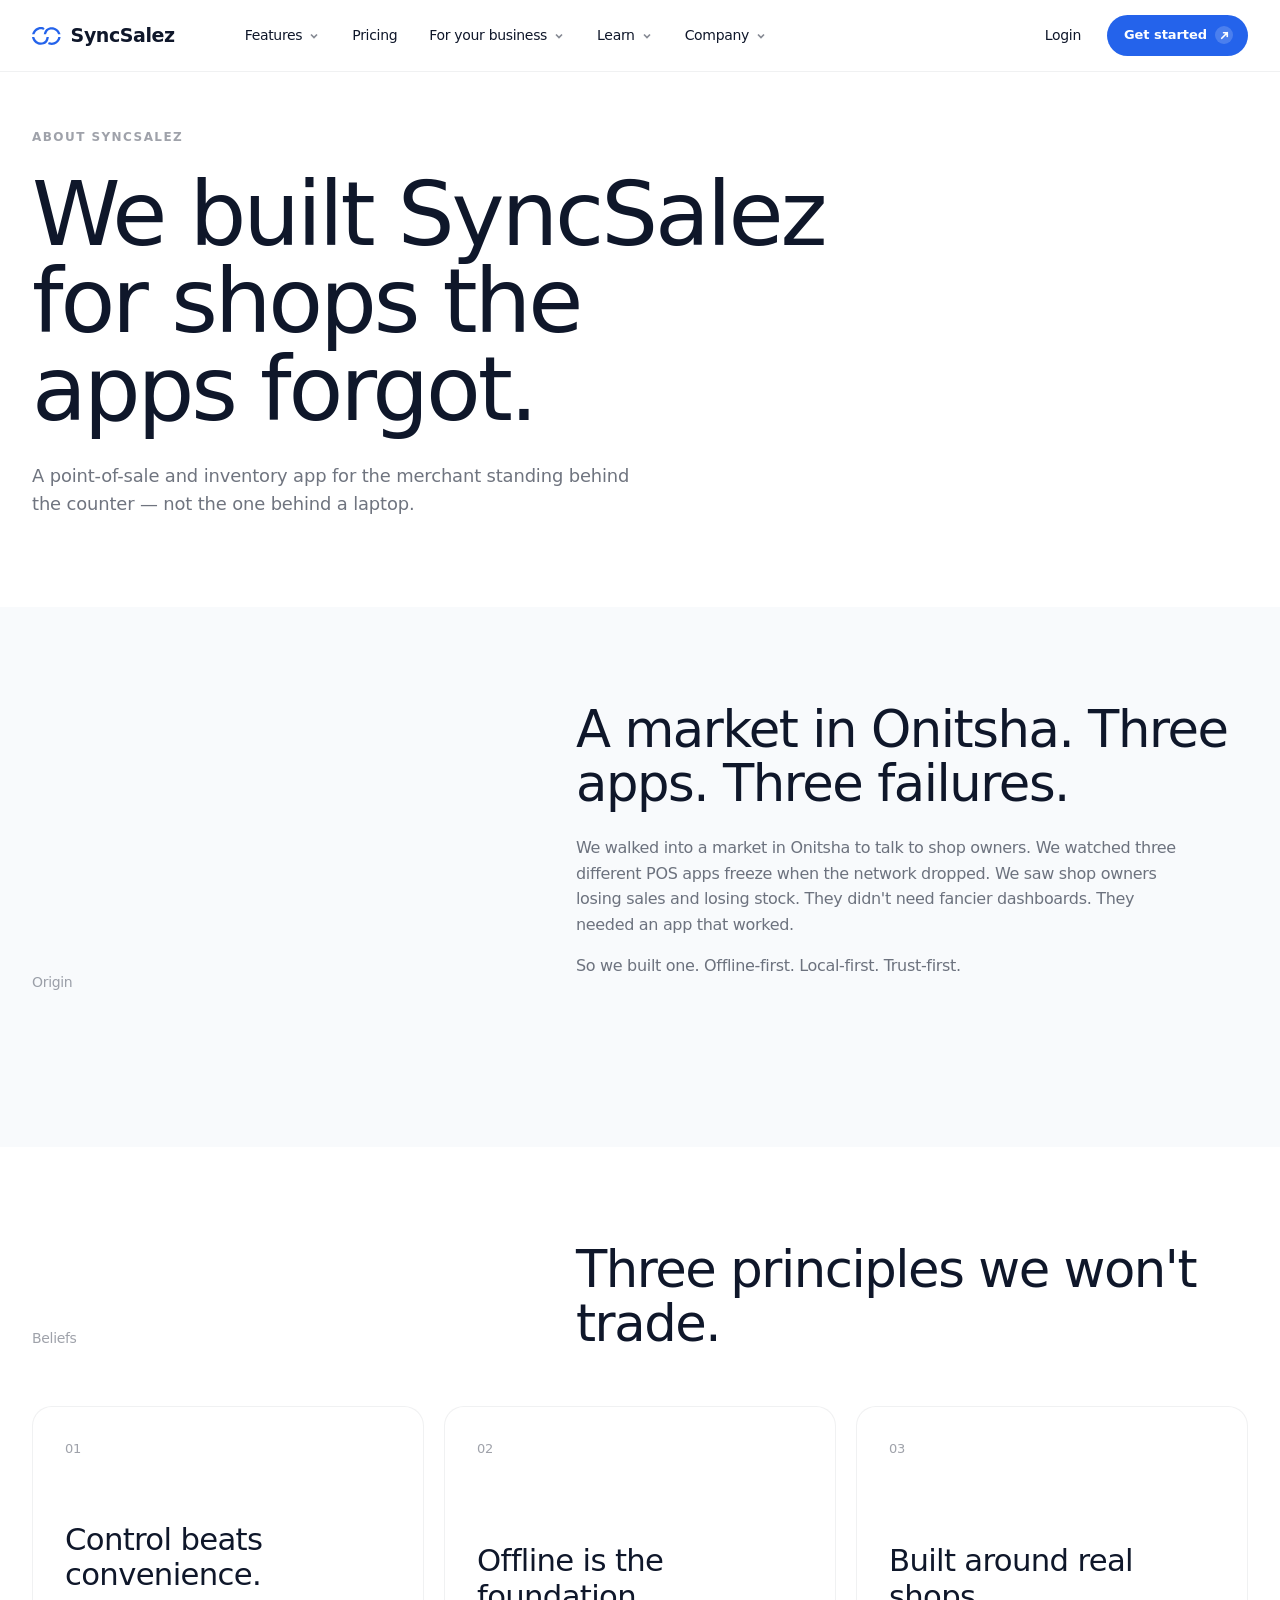
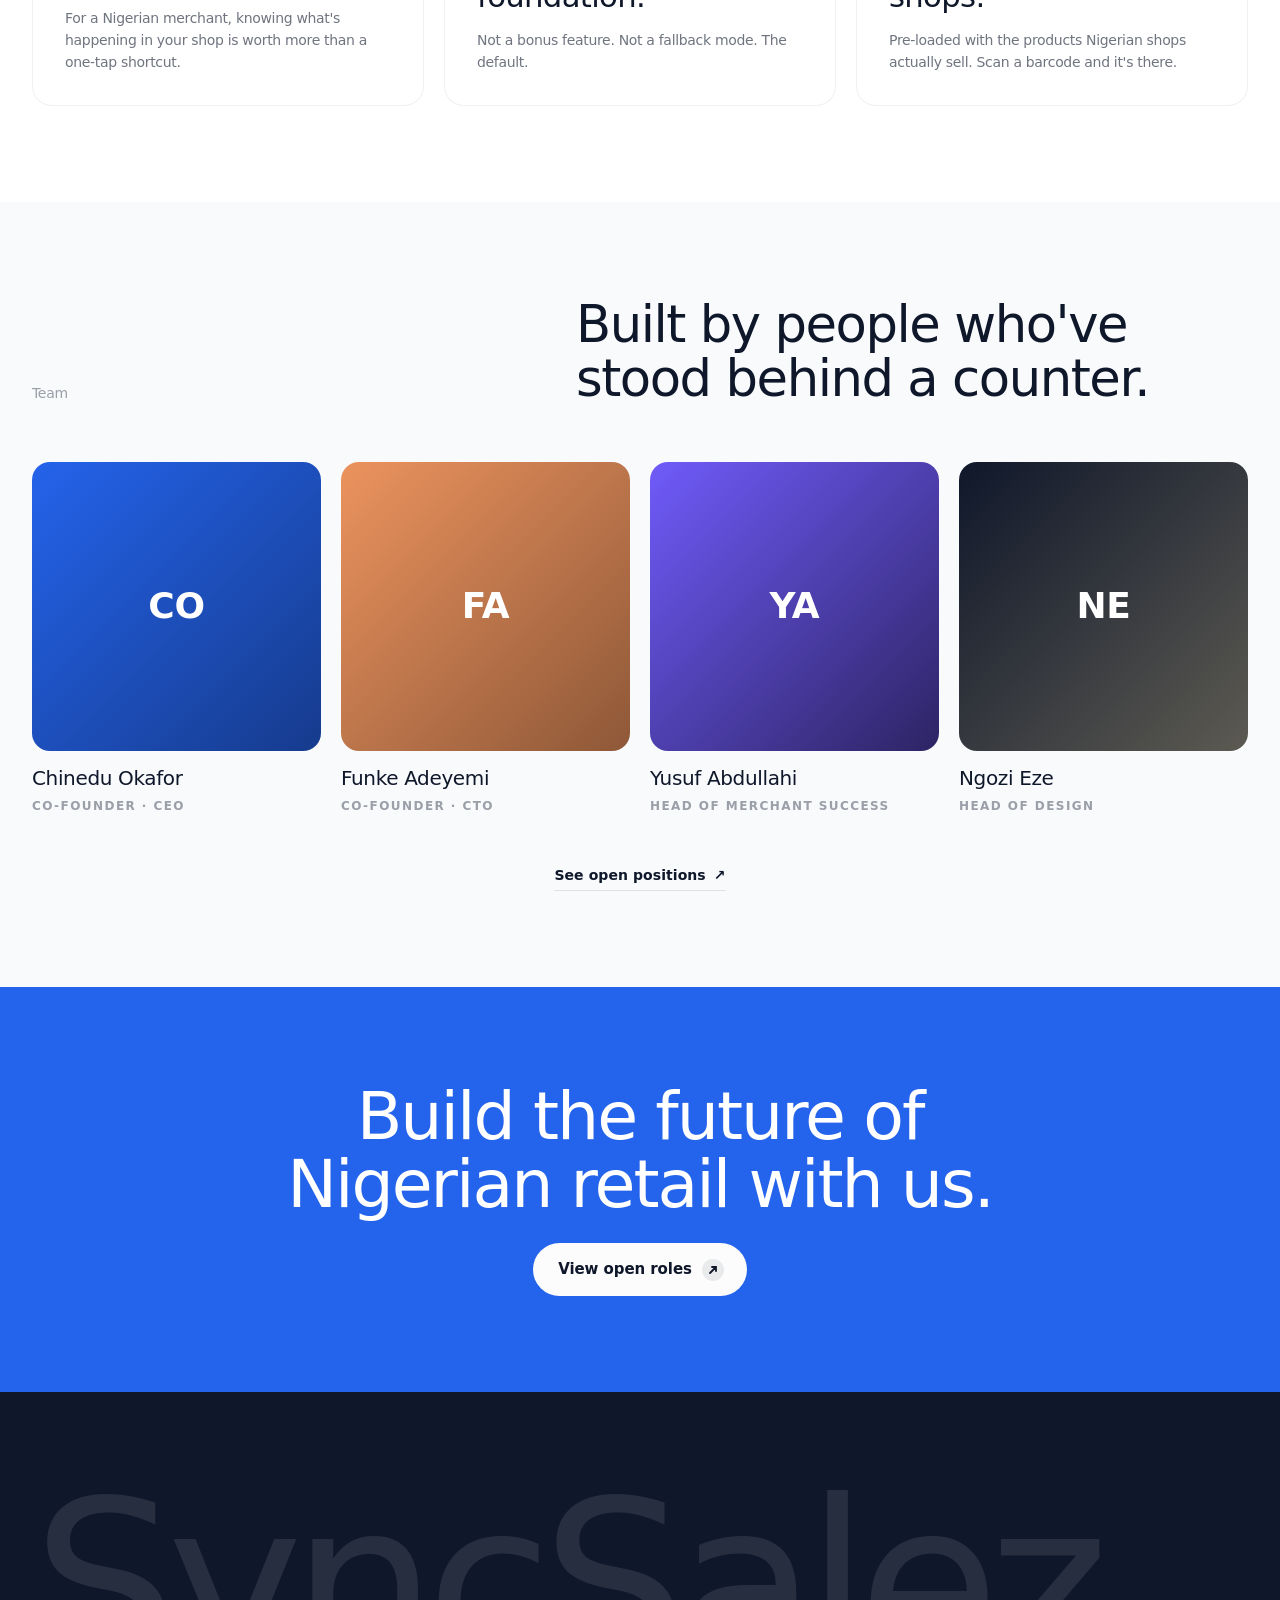
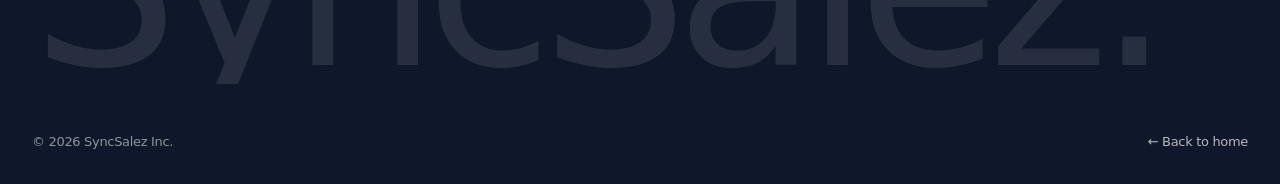
==== about.html @ cc7cd9e5 "Initial commit: SyncSalez marketing site Static HTML/CSS/JS site for SyncSalez — an offline-first PO" ====
<!doctype html>
<html lang="en">
<head>
<meta charset="utf-8" />
<meta name="viewport" content="width=device-width, initial-scale=1" />
<title>About — SyncSalez</title>
<link rel="stylesheet" href="assets/site.css?v=5" />
</head>
<body>

<nav class="nav" aria-label="Primary">
  <div class="nav__inner">
    <a href="index.html" class="nav__logo" aria-label="SyncSalez home">
      <svg viewBox="0 0 41.887 26.352" xmlns="http://www.w3.org/2000/svg" fill="currentColor"><path d="M 41.887 14.713 C 41.349 19.603 38.057 23.98 33.09 25.66 C 30.307 26.602 27.424 26.55 24.832 25.697 C 23.938 25.403 23.453 24.441 23.747 23.547 C 24.041 22.654 25.003 22.168 25.897 22.462 C 27.813 23.093 29.939 23.131 31.998 22.434 C 35.544 21.235 37.935 18.176 38.452 14.713 L 41.887 14.713 Z"/><path d="M 24.692 14.713 C 24.421 16.39 24.089 17.939 23.579 19.293 C 23.061 20.668 22.336 21.923 21.26 22.988 C 20.181 24.054 18.823 24.856 17.137 25.426 C 10.307 27.737 2.897 24.073 0.586 17.243 C 0.302 16.405 0.109 15.558 0 14.713 L 3.445 14.713 C 3.529 15.194 3.651 15.675 3.812 16.152 C 5.52 21.2 10.997 23.908 16.046 22.2 C 17.33 21.765 18.215 21.208 18.865 20.566 C 19.516 19.922 20.004 19.12 20.392 18.091 C 20.762 17.11 21.019 15.999 21.24 14.713 L 24.692 14.713 Z"/><path d="M 8.768 0.692 C 11.551 -0.25 14.435 -0.199 17.028 0.655 C 17.921 0.949 18.407 1.911 18.113 2.805 C 17.819 3.698 16.856 4.184 15.963 3.89 C 14.047 3.259 11.92 3.221 9.86 3.918 C 6.621 5.014 4.345 7.662 3.582 10.752 L 0.1 10.752 C 0.917 6.227 4.104 2.27 8.768 0.692 Z"/><path d="M 24.721 0.926 C 31.551 -1.385 38.962 2.279 41.273 9.109 C 41.457 9.654 41.603 10.203 41.713 10.752 L 38.215 10.752 C 38.165 10.568 38.109 10.384 38.047 10.2 C 36.338 5.152 30.861 2.444 25.813 4.152 C 24.529 4.587 23.643 5.144 22.994 5.786 C 22.342 6.43 21.855 7.232 21.467 8.261 C 21.309 8.678 21.188 8.967 21.091 9.2 C 20.873 9.72 20.77 9.966 20.635 10.752 L 17.291 10.752 C 17.394 9.987 17.466 9.53 17.58 9.083 C 17.714 8.561 17.905 8.053 18.271 7.083 L 18.28 7.06 C 18.798 5.685 19.522 4.429 20.599 3.364 C 21.677 2.298 23.035 1.497 24.721 0.926 Z"/></svg>
      SyncSalez
    </a>
    <div class="nav__links">
      <div class="nav__item has-dropdown">
        Features <svg class="chev" viewBox="0 0 12 12" fill="none" stroke="currentColor" stroke-width="1.7"><path d="M3 4.5l3 3 3-3"/></svg>
        <div class="dropdown dropdown--two-col">
          <a href="features-offline-sales.html">Offline sales</a>
          <a href="coming-soon.html?page=Stock+control">Stock control</a>
          <a href="features-theft-prevention.html">Theft prevention</a>
          <a href="coming-soon.html?page=Profit+dashboard">Profit dashboard</a>
          <a href="coming-soon.html?page=Online+store">Online store</a>
          <a href="coming-soon.html?page=Customer+records">Customer records</a>
          <a href="coming-soon.html?page=Multi-branch">Multi-branch</a>
          <a href="coming-soon.html?page=Payments">Payments</a>
        </div>
      </div>
      <a class="nav__item" href="pricing.html">Pricing</a>
      <div class="nav__item has-dropdown">
        For your business <svg class="chev" viewBox="0 0 12 12" fill="none" stroke="currentColor" stroke-width="1.7"><path d="M3 4.5l3 3 3-3"/></svg>
        <div class="dropdown">
          <a href="coming-soon.html?page=Provision+stores+supermarkets">Provision stores &amp; supermarkets</a>
          <a href="coming-soon.html?page=Pharmacies">Pharmacies</a>
          <a href="coming-soon.html?page=Fashion+cosmetics">Fashion &amp; cosmetics</a>
          <a href="coming-soon.html?page=Food+drinks">Food &amp; drinks</a>
          <a href="coming-soon.html?page=Electronics">Electronics</a>
          <a href="coming-soon.html?page=Building+materials">Building materials</a>
        </div>
      </div>
      <div class="nav__item has-dropdown">
        Learn <svg class="chev" viewBox="0 0 12 12" fill="none" stroke="currentColor" stroke-width="1.7"><path d="M3 4.5l3 3 3-3"/></svg>
        <div class="dropdown">
          <a href="coming-soon.html?page=Blog">Blog</a>
          <a href="coming-soon.html?page=SyncSalez+Academy">SyncSalez Academy</a>
          <a href="coming-soon.html?page=Help+Center">Help Center</a>
          <a href="coming-soon.html?page=Video+tutorials">Video tutorials</a>
          <a href="coming-soon.html?page=Free+tools">Free tools</a>
          <a href="coming-soon.html?page=Reports">Reports</a>
        </div>
      </div>
      <div class="nav__item has-dropdown">
        Company <svg class="chev" viewBox="0 0 12 12" fill="none" stroke="currentColor" stroke-width="1.7"><path d="M3 4.5l3 3 3-3"/></svg>
        <div class="dropdown">
          <a href="about.html">About us</a>
          <a href="coming-soon.html?page=Careers">Careers</a>
          <a href="coming-soon.html?page=Become+a+partner">Become a partner</a>
          <a href="coming-soon.html?page=Become+a+supplier">Become a supplier</a>
          <a href="coming-soon.html?page=Press">Press</a>
          <a href="coming-soon.html?page=Contact">Contact</a>
        </div>
      </div>
    </div>
    <div class="nav__cta">
      <a class="nav__login" href="coming-soon.html?page=Login">Login</a>
      <a class="btn btn--primary btn--sm" href="coming-soon.html?page=Get+started">
        Get started
        <span class="arr"><svg width="11" height="11" viewBox="0 0 12 12" fill="none" stroke="currentColor" stroke-width="1.8" stroke-linecap="round"><path d="M3 9 L9 3 M5 3 H9 V7"/></svg></span>
      </a>
    </div>
    <button class="nav__hamburger" aria-label="Open menu">
      <svg width="20" height="20" viewBox="0 0 24 24" fill="none" stroke="currentColor" stroke-width="2"><path d="M4 7h16M4 12h16M4 17h16"/></svg>
    </button>
  </div>
</nav>

<section class="hero">
  <div class="container">
    <div style="max-width:980px;">
      <div class="meta mb-24"><span>About SyncSalez</span></div>
      <h1 class="h-display" style="margin-bottom:28px;">We built SyncSalez<br/>for shops the<br/>apps forgot.</h1>
      <p class="lead" style="max-width:54ch;">A point-of-sale and inventory app for the merchant standing behind the counter — not the one behind a laptop.</p>
    </div>
  </div>
</section>

<section class="section band-paper">
  <div class="container">
    <div class="sec-head">
      <div><span class="meta-num">Origin</span></div>
      <div>
        <h2 class="h-2 mb-24">A market in Onitsha. Three apps. Three failures.</h2>
        <p class="body" style="max-width:60ch;">We walked into a market in Onitsha to talk to shop owners. We watched three different POS apps freeze when the network dropped. We saw shop owners losing sales and losing stock. They didn't need fancier dashboards. They needed an app that worked.</p>
        <p class="body" style="max-width:60ch;margin-top:16px;">So we built one. Offline-first. Local-first. Trust-first.</p>
      </div>
    </div>
  </div>
</section>

<section class="section">
  <div class="container">
    <div class="sec-head"><div><span class="meta-num">Beliefs</span></div><h2 class="h-2">Three principles we won't trade.</h2></div>
    <div class="cards-3">
      <div class="r-card"><div class="num">01</div><h4 class="h-3">Control beats convenience.</h4><p>For a Nigerian merchant, knowing what's happening in your shop is worth more than a one-tap shortcut.</p></div>
      <div class="r-card"><div class="num">02</div><h4 class="h-3">Offline is the foundation.</h4><p>Not a bonus feature. Not a fallback mode. The default.</p></div>
      <div class="r-card"><div class="num">03</div><h4 class="h-3">Built around real shops.</h4><p>Pre-loaded with the products Nigerian shops actually sell. Scan a barcode and it's there.</p></div>
    </div>
  </div>
</section>

<section class="section band-paper">
  <div class="container">
    <div class="sec-head"><div><span class="meta-num">Team</span></div><h2 class="h-2">Built by people who've stood behind a counter.</h2></div>
    <div style="display:grid;grid-template-columns:repeat(4,1fr);gap:20px;">
      <div><div style="aspect-ratio:1;background:linear-gradient(135deg,var(--mirror-blue-500),var(--mirror-blue-700));border-radius:18px;margin-bottom:14px;display:flex;align-items:center;justify-content:center;color:#fff;font-family:var(--font-display);font-size:36px;font-weight:600;">CO</div><div class="h-4">Chinedu Okafor</div><div class="meta" style="margin-top:6px;">Co-founder · CEO</div></div>
      <div><div style="aspect-ratio:1;background:linear-gradient(135deg,var(--dark-sea-green-500),#8E5838);border-radius:18px;margin-bottom:14px;display:flex;align-items:center;justify-content:center;color:#fff;font-family:var(--font-display);font-size:36px;font-weight:600;">FA</div><div class="h-4">Funke Adeyemi</div><div class="meta" style="margin-top:6px;">Co-founder · CTO</div></div>
      <div><div style="aspect-ratio:1;background:linear-gradient(135deg,#705BFA,#2D2464);border-radius:18px;margin-bottom:14px;display:flex;align-items:center;justify-content:center;color:#fff;font-family:var(--font-display);font-size:36px;font-weight:600;">YA</div><div class="h-4">Yusuf Abdullahi</div><div class="meta" style="margin-top:6px;">Head of Merchant Success</div></div>
      <div><div style="aspect-ratio:1;background:linear-gradient(135deg,var(--ink),#5C5A52);border-radius:18px;margin-bottom:14px;display:flex;align-items:center;justify-content:center;color:#fff;font-family:var(--font-display);font-size:36px;font-weight:600;">NE</div><div class="h-4">Ngozi Eze</div><div class="meta" style="margin-top:6px;">Head of Design</div></div>
    </div>
    <div style="margin-top:48px;text-align:center;">
      <a class="link-arrow" href="coming-soon.html?page=See+open+positions">See open positions <span class="arr-i">↗</span></a>
    </div>
  </div>
</section>

<section class="section band-blue" style="padding:96px 0;text-align:center;">
  <div class="container">
    <h2 class="h-1" style="color:#fff;margin-bottom:24px;">Build the future of<br/>Nigerian retail with us.</h2>
    <a class="btn btn--invert" href="coming-soon.html?page=View+open+roles">View open roles <span class="arr"><svg width="12" height="12" viewBox="0 0 12 12" fill="none" stroke="currentColor" stroke-width="1.8" stroke-linecap="round"><path d="M3 9 L9 3 M5 3 H9 V7"/></svg></span></a>
  </div>
</section>

<footer class="footer"><div class="container">
  <div class="footer__wordmark" style="margin-top:0;">SyncSalez.</div>
  <div class="footer__bottom"><div>© 2026 SyncSalez Inc.</div><div><a href="index.html" style="color:rgba(252,252,252,0.7);">← Back to home</a></div></div>
</div></footer>

<script src="assets/site.js?v=3"></script>
</body>
</html>
---- assets/site.css ----
/* ============================================================
   SyncSalez marketing site
   Visual register: quiet, editorial, warm-neutral canvas (a la grey.co).
   Mirror Blue is the only saturated color — used sparingly.
   ============================================================ */

/* Re-declare the local font with the right path (assets/fonts) */
@font-face {
  font-family: 'Google Sans';
  src: url('fonts/GoogleSans-VariableFont_GRAD_opsz_wght.ttf') format('truetype-variations'),
       url('fonts/GoogleSans-VariableFont_GRAD_opsz_wght.ttf') format('truetype');
  font-weight: 400 900;
  font-style: normal;
  font-display: swap;
}
@import url('https://fonts.googleapis.com/css2?family=Urbanist:wght@400;500;600;700;800&family=Manrope:wght@400;500;600;700;800&display=swap');

:root {
  /* SyncSalez brand — Mirror Blue 500 is the sole action colour */
  --mirror-blue-50:  #EFF4FE;
  --mirror-blue-100: #DCE7FD;
  --mirror-blue-500: #2463EB;
  --mirror-blue-600: #1D4FBC;
  --mirror-blue-700: #163B8D;
  --mirror-blue-900: #07142F;
  --dark-sea-green-500: #EC935E;
  --slate-900: #0F172A;
  --slate-700: #334155;
  --slate-500: #64748B;
  --slate-300: #CBD5E1;
  --slate-200: #E2E8F0;
  --slate-100: #F1F5F9;
  --slate-50:  #F8FAFC;
  --green-500: #0BB02F;
  --green-700: #076A1C;
  --crimson-500: #DE1135;

  /* white canvas, slate-50 alternate band, slate-900 dark transactional surfaces */
  --canvas:        #FFFFFF;
  --canvas-alt:    var(--slate-50);
  --canvas-deep:   var(--slate-900);
  --paper:         #FFFFFF;
  --paper-warm:    #FFFFFF;
  --ink:           var(--slate-900);                 /* Slate 900 — primary text */
  --ink-2:         rgba(15,23,42,0.6);               /* supporting text */
  --ink-3:         rgba(15,23,42,0.4);               /* placeholder / meta */
  --off-white:     #FCFCFC;                          /* on-primary / on-inverse text */
  --rule:          rgba(15,23,42,0.10);              /* border-1 */
  --rule-soft:     rgba(15,23,42,0.06);              /* border-subtle */

  /* canonical slate-tinted shadows (never black) */
  --shadow-xs:    0 1px 2px 0 rgba(15,23,42,0.04);
  --shadow-sm:    0 1px 3px 0 rgba(15,23,42,0.06), 0 1px 2px -1px rgba(15,23,42,0.04);
  --shadow-md:    0 4px 8px -2px rgba(15,23,42,0.08), 0 2px 4px -2px rgba(15,23,42,0.04);
  --shadow-lg:    0 12px 24px -4px rgba(15,23,42,0.10), 0 4px 8px -4px rgba(15,23,42,0.06);
  --shadow-card:  0 1px 0 0 rgba(15,23,42,0.04), 0 1px 3px 0 rgba(15,23,42,0.06);

  /* type */
  --font-display: 'Google Sans', system-ui, sans-serif;
  --font-ui:      'Google Sans', system-ui, sans-serif;
  --font-action:  'Urbanist', 'Google Sans', system-ui, sans-serif;
  --font-marketing: 'Manrope', 'Google Sans', system-ui, sans-serif;

  /* radii (4-pt grid) — design system canonical */
  --r-xs:   4px;
  --r-sm:   8px;
  --r-md:   12px;
  --r-lg:   16px;
  --r-xl:   18px;
  --r-2xl:  24px;
  --r-pill: 9999px;

  /* spacing (4-pt grid) */
  --space-1:  4px;
  --space-2:  8px;
  --space-3:  12px;
  --space-4:  16px;
  --space-5:  20px;
  --space-6:  24px;
  --space-8:  32px;
  --space-10: 40px;
  --space-12: 48px;
  --space-16: 64px;

  /* layout */
  --max-w: 1280px;
  --gutter: 32px;
  --nav-h: 72px;
}

* { box-sizing: border-box; }
html, body {
  margin: 0;
  background: var(--canvas);
  color: var(--ink);
  font-family: var(--font-ui);
  font-size: 16px;
  line-height: 1.55;
  letter-spacing: -0.020em;
  -webkit-font-smoothing: antialiased;
  -moz-osx-font-smoothing: grayscale;
}
img { max-width: 100%; display: block; }
a { color: inherit; text-decoration: none; }
button { font: inherit; cursor: pointer; }
::selection { background: var(--mirror-blue-500); color: #fff; }

/* ============================================================
   LAYOUT
   ============================================================ */
.container {
  max-width: var(--max-w);
  margin: 0 auto;
  padding: 0 var(--gutter);
}
.section { padding: 96px 0; position: relative; }
.section--tight { padding: 64px 0; }
.section--lg { padding: 128px 0; }
.band-alt { background: var(--slate-50); }
.band-paper { background: var(--slate-50); }
.band-dark { background: var(--canvas-deep); color: var(--off-white); }
.band-blue { background: var(--mirror-blue-500); color: #fff; }

/* ============================================================
   TYPOGRAPHY (editorial, grey.co register)
   ============================================================ */
.eyebrow {
  font-family: var(--font-action);
  font-weight: 600;
  font-size: 12px;
  text-transform: uppercase;
  letter-spacing: 0.14em;
  color: var(--ink-3);
  display: inline-flex;
  align-items: center;
  gap: 8px;
}
.eyebrow::before {
  content: "";
  width: 6px; height: 6px;
  border-radius: 99px;
  background: var(--mirror-blue-500);
  display: inline-block;
}
.eyebrow--light { color: rgba(255,255,255,0.7); }

.h-display {
  font-family: var(--font-display);
  font-weight: 500;
  font-size: clamp(48px, 7vw, 104px);
  line-height: 0.98;
  letter-spacing: -0.035em;
  color: var(--ink);
  margin: 0;
}
.h-1 {
  font-family: var(--font-display);
  font-weight: 500;
  font-size: clamp(40px, 5.2vw, 72px);
  line-height: 1.02;
  letter-spacing: -0.030em;
  margin: 0;
}
.h-2 {
  font-family: var(--font-display);
  font-weight: 500;
  font-size: clamp(32px, 4vw, 52px);
  line-height: 1.05;
  letter-spacing: -0.028em;
  margin: 0;
}
.h-3 {
  font-family: var(--font-display);
  font-weight: 500;
  font-size: clamp(24px, 2.4vw, 32px);
  line-height: 1.15;
  letter-spacing: -0.022em;
  margin: 0;
}
.h-4 {
  font-family: var(--font-display);
  font-weight: 500;
  font-size: 20px;
  line-height: 1.3;
  letter-spacing: -0.018em;
  margin: 0;
}
.lead {
  font-family: var(--font-marketing);
  font-size: clamp(17px, 1.4vw, 20px);
  line-height: 1.55;
  color: var(--ink-2);
  letter-spacing: -0.008em;
  font-weight: 400;
  max-width: 56ch;
}
.body {
  font-family: var(--font-marketing);
  font-size: 16px;
  line-height: 1.6;
  color: var(--ink-2);
  font-weight: 400;
}
.meta {
  font-family: var(--font-action);
  font-weight: 600;
  font-size: 12px;
  text-transform: uppercase;
  letter-spacing: 0.12em;
  color: var(--ink-3);
}

/* outlined editorial number */
.outline-num {
  font-family: var(--font-display);
  font-weight: 500;
  font-size: 13px;
  letter-spacing: 0;
  color: var(--ink-3);
  font-variant-numeric: tabular-nums;
}

/* ============================================================
   BUTTONS  (grey.co: pill buttons with arrow)
   ============================================================ */
.btn {
  display: inline-flex;
  align-items: center;
  gap: 10px;
  padding: 14px 22px 14px 24px;
  border-radius: 999px;
  font-family: var(--font-action);
  font-weight: 600;
  font-size: 15px;
  letter-spacing: -0.005em;
  border: 1px solid transparent;
  transition: background-color .18s ease, color .18s ease, border-color .18s ease, transform .18s ease;
  white-space: nowrap;
}
.btn:hover { transform: translateY(-1px); }
.btn .arr { width: 22px; height: 22px; border-radius: 99px; display: inline-flex; align-items: center; justify-content: center; transition: transform .2s ease; }
.btn:hover .arr { transform: translateX(2px); }
.btn--primary { background: var(--mirror-blue-500); color: #fff; }
.btn--primary:hover { background: var(--mirror-blue-600); }
.btn--primary .arr { background: rgba(255,255,255,0.18); }
.btn--ghost { background: transparent; color: var(--ink); border-color: var(--rule); }
.btn--ghost:hover { background: rgba(15,23,42,0.04); }
.btn--invert { background: var(--off-white); color: var(--ink); }
.btn--invert .arr { background: rgba(15,23,42,0.08); }
.btn--sm { padding: 9px 14px 9px 16px; font-size: 13px; gap: 8px; }
.btn--sm .arr { width: 18px; height: 18px; }
.link-arrow {
  display: inline-flex; align-items: center; gap: 8px;
  font-family: var(--font-action); font-weight: 600;
  font-size: 14px; letter-spacing: 0.005em;
  color: var(--ink); padding-bottom: 3px;
  border-bottom: 1px solid var(--rule);
  transition: border-color .18s ease, color .18s ease;
}
.link-arrow:hover { color: var(--mirror-blue-500); border-color: var(--mirror-blue-500); }
.link-arrow .arr-i { transition: transform .18s ease; }
.link-arrow:hover .arr-i { transform: translate(2px,-2px); }

/* ============================================================
   NAVIGATION
   ============================================================ */
.nav {
  position: sticky; top: 0; z-index: 100;
  height: var(--nav-h);
  background: rgba(255,255,255,0.85);
  backdrop-filter: saturate(180%) blur(14px);
  -webkit-backdrop-filter: saturate(180%) blur(14px);
  border-bottom: 1px solid var(--rule-soft);
}
.nav__inner {
  max-width: var(--max-w);
  margin: 0 auto;
  padding: 0 var(--gutter);
  height: 100%;
  display: flex;
  align-items: center;
  gap: 32px;
}
.nav__logo {
  display: flex; align-items: center; gap: 10px;
  font-family: var(--font-display);
  font-weight: 600;
  font-size: 19px;
  letter-spacing: -0.022em;
  color: var(--ink);
}
.nav__logo svg { height: 18px; width: auto; color: var(--mirror-blue-500); }
.nav__links {
  display: flex; align-items: center; gap: 4px;
  margin-left: 24px;
}
.nav__item {
  position: relative;
  padding: 8px 14px;
  font-family: var(--font-action);
  font-weight: 500;
  font-size: 14px;
  color: var(--ink);
  border-radius: 999px;
  display: inline-flex; align-items: center; gap: 6px;
}
.nav__item:hover { background: rgba(15,23,42,0.05); }
.nav__item .chev { width: 12px; height: 12px; opacity: 0.5; }
.nav__cta { margin-left: auto; display: flex; align-items: center; gap: 12px; }
.nav__login { font-family: var(--font-action); font-weight: 500; font-size: 14px; color: var(--ink); padding: 8px 14px; }
.nav__login:hover { color: var(--mirror-blue-500); }

.dropdown {
  position: absolute;
  top: calc(100% + 6px); left: 0;
  background: var(--paper);
  border: 1px solid var(--rule);
  border-radius: 18px;
  padding: 14px;
  min-width: 280px;
  box-shadow: 0 12px 40px -8px rgba(15,23,42,0.18), 0 4px 12px -4px rgba(15,23,42,0.08);
  display: none;
  z-index: 110;
}
.nav__item.has-dropdown { cursor: pointer; user-select: none; }
.nav__item.has-dropdown.is-open .dropdown { display: grid; }
.nav__item .chev { transition: transform .18s ease; }
.nav__item.has-dropdown.is-open .chev { transform: rotate(180deg); }
.dropdown a {
  display: flex; align-items: center;
  padding: 9px 12px;
  border-radius: 12px;
  font-family: var(--font-marketing);
  font-weight: 500;
  font-size: 14px;
  color: var(--ink);
  letter-spacing: -0.005em;
}
.dropdown a:hover { background: rgba(36,99,235,0.08); color: var(--mirror-blue-500); }
.dropdown--two-col { grid-template-columns: 1fr 1fr; min-width: 460px; gap: 2px 8px; }

/* mobile nav: hamburger sits flush against the primary CTA */
.nav__hamburger {
  display: none;
  align-items: center;
  justify-content: center;
  width: 40px;
  height: 40px;
  padding: 0;
  border-radius: var(--r-pill);
  background: transparent;
  border: 1px solid var(--rule);
  color: var(--ink);
  cursor: pointer;
  transition: background-color .18s ease, border-color .18s ease;
}
.nav__hamburger:hover { background: rgba(15,23,42,0.04); }
.nav__hamburger svg { display: block; transition: transform .2s ease; }
@media (max-width: 980px) {
  .nav__links { display: none; }
  .nav__cta .nav__login { display: none; }
  .nav__cta { gap: 8px; }
  .nav__inner { gap: 12px; }
  .nav__hamburger { display: inline-flex; }
}

/* ============================================================
   FULLSCREEN MOBILE MENU OVERLAY
   ============================================================ */
body.menu-open { overflow: hidden; }
.nav-overlay {
  position: fixed;
  inset: 0;
  z-index: 200;
  background: var(--canvas);
  display: flex;
  flex-direction: column;
  opacity: 0;
  visibility: hidden;
  pointer-events: none;
  transition: opacity .25s ease, visibility 0s linear .25s;
}
body.menu-open .nav-overlay {
  opacity: 1;
  visibility: visible;
  pointer-events: auto;
  transition: opacity .25s ease;
}
.nav-overlay__top {
  display: flex;
  align-items: center;
  justify-content: space-between;
  height: var(--nav-h);
  padding: 0 var(--gutter);
  border-bottom: 1px solid var(--rule-soft);
  flex-shrink: 0;
}
.nav-overlay__top .nav__logo { color: var(--ink); }
.nav-overlay__top .nav__logo svg { color: var(--mirror-blue-500); }
.nav-overlay__close {
  width: 40px; height: 40px;
  border-radius: var(--r-pill);
  background: transparent;
  border: 1px solid var(--rule);
  color: var(--ink);
  display: inline-flex;
  align-items: center;
  justify-content: center;
  cursor: pointer;
  transition: background-color .18s ease;
}
.nav-overlay__close:hover { background: rgba(15,23,42,0.04); }
.nav-overlay__body {
  flex: 1;
  overflow-y: auto;
  padding: 24px var(--gutter) 40px;
  display: flex;
  flex-direction: column;
  gap: 4px;
}
.nav-overlay__group {
  border-bottom: 1px solid var(--rule-soft);
  padding: 4px 0 12px;
}
.nav-overlay__group:last-of-type { border-bottom: 0; }
.nav-overlay__heading {
  display: flex;
  align-items: center;
  justify-content: space-between;
  width: 100%;
  background: transparent;
  border: 0;
  padding: 18px 4px;
  font-family: var(--font-display);
  font-weight: 500;
  font-size: 28px;
  letter-spacing: -0.025em;
  color: var(--ink);
  text-align: left;
  cursor: pointer;
}
.nav-overlay__heading svg { width: 18px; height: 18px; transition: transform .2s ease; opacity: 0.4; }
.nav-overlay__group.is-open .nav-overlay__heading svg { transform: rotate(180deg); opacity: 1; }
.nav-overlay__sub {
  display: none;
  flex-direction: column;
  gap: 2px;
  padding: 4px 4px 12px;
}
.nav-overlay__group.is-open .nav-overlay__sub { display: flex; }
.nav-overlay__sub a {
  font-family: var(--font-marketing);
  font-weight: 500;
  font-size: 16px;
  color: var(--ink-2);
  padding: 10px 4px;
  border-radius: 8px;
  letter-spacing: -0.005em;
  transition: color .15s ease, background-color .15s ease;
}
.nav-overlay__sub a:hover { color: var(--mirror-blue-500); }
.nav-overlay__leaf {
  display: block;
  padding: 18px 4px;
  font-family: var(--font-display);
  font-weight: 500;
  font-size: 28px;
  letter-spacing: -0.025em;
  color: var(--ink);
}
.nav-overlay__leaf:hover { color: var(--mirror-blue-500); }
.nav-overlay__foot {
  flex-shrink: 0;
  padding: 20px var(--gutter) 28px;
  border-top: 1px solid var(--rule-soft);
  display: flex;
  flex-direction: column;
  gap: 12px;
}
.nav-overlay__foot .btn { justify-content: center; width: 100%; }
.nav-overlay__login {
  text-align: center;
  font-family: var(--font-action);
  font-weight: 500;
  font-size: 14px;
  color: var(--ink);
  padding: 6px 0;
}

/* ============================================================
   HERO
   ============================================================ */
.hero {
  padding: 56px 0 72px;
  position: relative;
}
.hero__grid {
  display: grid;
  grid-template-columns: 1.05fr 0.95fr;
  gap: 64px;
  align-items: end;
}
.hero__title { margin-bottom: 28px; }
.hero__title em { font-style: normal; color: var(--ink-3); }
.hero__lead { margin-bottom: 36px; max-width: 50ch; }
.hero__ctas { display: flex; flex-wrap: wrap; gap: 12px; align-items: center; }

/* ---- Full-bleed image hero (Vectura-style) ---- */
.hero--image {
  padding: 12px 12px 0;
  position: relative;
}
.hero--image .hero__image {
  position: relative;
  width: 100%;
  height: calc(100vh - 92px);
  min-height: 620px;
  max-height: 880px;
  border-radius: 20px;
  overflow: hidden;
  background: #0F172A;
  isolation: isolate;
}
.hero--image .hero__image > img {
  position: absolute;
  inset: 0;
  width: 100%;
  height: 100%;
  object-fit: cover;
  z-index: 0;
}
.hero__overlay {
  position: absolute;
  inset: 0;
  z-index: 1;
  background:
    linear-gradient(180deg, rgba(15,23,42,0.35) 0%, rgba(15,23,42,0.55) 60%, rgba(15,23,42,0.70) 100%),
    radial-gradient(60% 50% at 50% 50%, rgba(15,23,42,0) 0%, rgba(15,23,42,0.45) 100%);
}
.hero__content {
  position: relative;
  z-index: 2;
  height: 100%;
  display: flex;
  align-items: center;
  justify-content: center;
  padding: 48px 24px;
}
.hero__center {
  max-width: 920px;
  margin: 0 auto;
  text-align: center;
  display: flex;
  flex-direction: column;
  align-items: center;
}
.hero--image .hero__title {
  margin: 0 0 28px;
  font-family: var(--font-display);
  font-weight: 500;
  font-size: clamp(44px, 7vw, 88px);
  line-height: 1.05;
  letter-spacing: -0.030em;
  color: #FFFFFF;
  max-width: 18ch;
  text-wrap: balance;
}
.hero--image .hero__lead {
  margin: 0 auto 44px;
  max-width: 58ch;
  font-family: var(--font-marketing);
  font-size: clamp(17px, 1.4vw, 20px);
  line-height: 1.55;
  color: rgba(255,255,255,0.78);
  letter-spacing: -0.005em;
}
.hero--image .hero__ctas {
  display: flex;
  justify-content: center;
  gap: 14px;
  flex-wrap: wrap;
}

/* Pill-shaped CTAs over image */
.btn-pill {
  display: inline-flex;
  align-items: center;
  justify-content: center;
  height: 56px;
  padding: 0 32px;
  border-radius: 9999px;
  font-family: var(--font-action);
  font-weight: 500;
  font-size: 16px;
  letter-spacing: -0.005em;
  text-decoration: none;
  border: 1px solid transparent;
  transition: transform .2s ease, background-color .2s ease, color .2s ease, box-shadow .2s ease;
  cursor: pointer;
  white-space: nowrap;
}
.btn-pill--light {
  background: #FFFFFF;
  color: var(--ink);
  box-shadow: 0 6px 16px -4px rgba(15,23,42,0.20);
}
.btn-pill--light:hover {
  background: var(--mirror-blue-500);
  color: #FFFFFF;
  transform: translateY(-1px);
  box-shadow: 0 10px 24px -6px rgba(36,99,235,0.45);
}
.btn-pill--dark {
  background: rgba(15,23,42,0.55);
  color: #FFFFFF;
  border-color: rgba(255,255,255,0.12);
  backdrop-filter: blur(10px);
  -webkit-backdrop-filter: blur(10px);
}
.btn-pill--dark:hover {
  background: rgba(15,23,42,0.75);
  border-color: rgba(255,255,255,0.22);
  transform: translateY(-1px);
}

.hero__visual {
  position: relative;
  aspect-ratio: 4 / 5;
  border-radius: 20px;
  overflow: hidden;
  background: linear-gradient(180deg, #6B86E8 0%, #4F6FE0 100%);
}
.hero__visual img { width: 100%; height: 100%; object-fit: cover; }
.hero__badge {
  position: absolute;
  background: rgba(252,252,252,0.94);
  backdrop-filter: blur(8px);
  border-radius: 14px;
  padding: 12px 14px;
  display: flex; align-items: center; gap: 10px;
  box-shadow: 0 8px 28px -8px rgba(15,23,42,0.2);
  text-align: left;
}
.hero__badge--sync {
  bottom: 24px; left: 24px;
}
.hero__badge--sale {
  top: 24px; right: 24px;
}
.dot-pulse { width: 9px; height: 9px; border-radius: 99px; background: var(--green-500); position: relative; }
.dot-pulse::after {
  content: ""; position: absolute; inset: 0; border-radius: 99px;
  background: var(--green-500);
  animation: pulse 1.6s ease-out infinite;
}
@keyframes pulse {
  0% { transform: scale(1); opacity: 0.6; }
  100% { transform: scale(2.4); opacity: 0; }
}

@media (max-width: 900px) {
  .hero__grid { grid-template-columns: 1fr; gap: 40px; }
  .hero__visual { aspect-ratio: 3 / 4; }
  .hero--image { padding: 8px 8px 0; }
  .hero--image .hero__image {
    height: calc(100vh - 76px);
    min-height: 540px;
    border-radius: 14px;
  }
  .hero--image .hero__title { font-size: clamp(34px, 9vw, 52px); }
  .hero--image .hero__lead { font-size: 16px; margin-bottom: 32px; }
  .btn-pill { height: 50px; padding: 0 24px; font-size: 15px; }
  .hero__content { padding: 32px 16px; }
}

/* ============================================================
   SECTION HEADERS (large editorial intro for each band)
   ============================================================ */
.sec-head {
  display: grid;
  grid-template-columns: 1fr 1.4fr;
  gap: 64px;
  margin-bottom: 56px;
  align-items: end;
}
.sec-head .meta-row { display: flex; align-items: baseline; gap: 16px; }
.sec-head .meta-num {
  font-family: var(--font-display); font-weight: 500;
  font-size: 14px; color: var(--ink-3);
  font-variant-numeric: tabular-nums;
}
@media (max-width: 800px) {
  .sec-head { grid-template-columns: 1fr; gap: 24px; }
}

/* ============================================================
   TWO-COL FEATURE BLOCKS
   ============================================================ */
.feature-block {
  display: grid;
  grid-template-columns: 1fr 1fr;
  gap: 72px;
  align-items: center;
}
.feature-block--rev { direction: rtl; }
.feature-block--rev > * { direction: ltr; }
.feature-block .text h3 { margin-bottom: 20px; }
.feature-block .text p { margin: 0 0 24px; max-width: 48ch; }
.feature-block .visual {
  aspect-ratio: 5 / 4;
  background: var(--paper);
  border-radius: 20px;
  overflow: hidden;
  position: relative;
  box-shadow: 0 1px 0 0 rgba(15,23,42,0.04), 0 1px 3px 0 rgba(15,23,42,0.05);
}
@media (max-width: 900px) {
  .feature-block, .feature-block--rev { grid-template-columns: 1fr; gap: 32px; direction: ltr; }
}

/* ============================================================
   PHONE MOCK (for product visuals)
   ============================================================ */
.phone {
  width: 280px;
  aspect-ratio: 412 / 917;
  background: #0F172A;
  border-radius: 36px;
  padding: 8px;
  box-shadow: 0 24px 48px -12px rgba(15,23,42,0.25), 0 8px 20px -4px rgba(15,23,42,0.12);
}
.phone__screen {
  width: 100%; height: 100%;
  background: var(--slate-50);
  border-radius: 28px;
  overflow: hidden;
  display: flex; flex-direction: column;
  font-family: var(--font-ui);
  position: relative;
}
.phone__statusbar {
  height: 22px;
  display: flex; align-items: center; justify-content: space-between;
  padding: 4px 18px 0;
  font-size: 11px; font-weight: 600;
  color: var(--slate-900);
}
.phone__statusbar--blue { color: #fff; background: var(--mirror-blue-500); }

.phone__appbar {
  background: var(--mirror-blue-500);
  color: #fff;
  padding: 10px 14px 14px;
  display: flex; align-items: center; justify-content: space-between;
}
.phone__appbar h4 { font-family: var(--font-display); font-weight: 600; font-size: 17px; margin: 0; }

/* tiny POS/inventory rows for mock screens */
.mock-row {
  display: flex; align-items: center; gap: 10px;
  padding: 8px 12px;
  border-bottom: 1px solid rgba(15,23,42,0.06);
  font-size: 12px;
}
.mock-row:last-child { border-bottom: 0; }
.mock-row .thumb {
  width: 28px; height: 28px; border-radius: 7px;
  background: var(--mirror-blue-50); color: var(--mirror-blue-500);
  display: flex; align-items: center; justify-content: center;
  font-family: var(--font-action); font-weight: 700; font-size: 11px;
}
.mock-row .row-name { font-weight: 600; color: var(--slate-900); font-size: 11.5px; }
.mock-row .row-meta { color: var(--slate-500); font-size: 10.5px; }
.mock-row .row-amt { margin-left: auto; font-weight: 700; color: var(--slate-900); font-size: 11.5px; }

.mock-card {
  background: #fff;
  border-radius: 12px;
  padding: 12px;
  margin: 12px;
  box-shadow: 0 1px 0 rgba(15,23,42,0.04), 0 1px 3px rgba(15,23,42,0.06);
}

/* ============================================================
   BIG CTA BAND
   ============================================================ */
.big-cta {
  text-align: center;
  padding: 128px 0;
}
.big-cta h2 { margin-bottom: 24px; }
.big-cta p { margin: 0 auto 36px; max-width: 56ch; }

/* ============================================================
   LOGO MARQUEE
   ============================================================ */
.marquee {
  overflow: hidden;
  position: relative;
  padding: 28px 0;
  border-top: 1px solid var(--rule);
  border-bottom: 1px solid var(--rule);
  background: var(--paper);
  mask-image: linear-gradient(90deg, transparent 0, #000 80px, #000 calc(100% - 80px), transparent 100%);
  -webkit-mask-image: linear-gradient(90deg, transparent 0, #000 80px, #000 calc(100% - 80px), transparent 100%);
}
.marquee__track {
  display: flex;
  gap: 64px;
  animation: marquee 38s linear infinite;
  width: max-content;
  align-items: center;
}
@keyframes marquee {
  to { transform: translateX(-50%); }
}
.marquee__item {
  font-family: var(--font-display);
  font-weight: 500;
  font-size: 22px;
  letter-spacing: -0.02em;
  color: var(--ink-2);
  white-space: nowrap;
  display: flex; align-items: center; gap: 12px;
}
.marquee__item::after {
  content: "";
  width: 6px; height: 6px;
  border-radius: 99px;
  background: var(--ink-3);
  display: inline-block;
  margin-left: 64px;
}

/* ============================================================
   TESTIMONIALS
   ============================================================ */
.t-grid {
  display: grid;
  grid-template-columns: repeat(3, 1fr);
  gap: 24px;
}
.t-card {
  background: var(--paper);
  border-radius: 20px;
  padding: 32px 28px;
  display: flex; flex-direction: column; gap: 24px;
  border: 1px solid var(--rule-soft);
}
.t-card .quote {
  font-family: var(--font-display);
  font-weight: 500;
  font-size: 22px;
  line-height: 1.3;
  letter-spacing: -0.02em;
  color: var(--ink);
}
.t-card .quote .hl { background: linear-gradient(180deg, transparent 60%, rgba(36,99,235,0.18) 60%); padding: 0 2px; }
.t-card .person { display: flex; align-items: center; gap: 12px; margin-top: auto; }
.t-card .avatar { width: 44px; height: 44px; border-radius: 99px; background: linear-gradient(135deg, var(--mirror-blue-500), var(--dark-sea-green-500)); color: #fff; font-family: var(--font-action); font-weight: 700; font-size: 16px; display: flex; align-items: center; justify-content: center; }
.t-card .who { font-family: var(--font-marketing); font-weight: 600; font-size: 14px; color: var(--ink); line-height: 1.3; }
.t-card .where { font-family: var(--font-marketing); font-size: 13px; color: var(--ink-2); margin-top: 2px; }

@media (max-width: 880px) { .t-grid { grid-template-columns: 1fr; } }

/* ============================================================
   PRICING
   ============================================================ */
.toggle {
  display: inline-flex;
  background: var(--paper);
  border: 1px solid var(--rule);
  border-radius: 999px;
  padding: 4px;
  margin: 0 auto;
  gap: 4px;
}
.toggle button {
  border: 0; background: transparent;
  padding: 8px 18px;
  font-family: var(--font-action); font-weight: 600; font-size: 14px;
  border-radius: 999px;
  color: var(--ink-2);
  display: inline-flex; align-items: center; gap: 8px;
}
.toggle button.is-on { background: var(--ink); color: var(--off-white); }
.toggle .save { font-size: 11px; padding: 2px 7px; border-radius: 99px; background: var(--mirror-blue-50); color: var(--mirror-blue-700); font-weight: 700; }
.toggle button.is-on .save { background: rgba(252,252,252,0.18); color: var(--off-white); }

.price-grid {
  display: grid;
  grid-template-columns: repeat(4, 1fr);
  gap: 16px;
  margin-top: 56px;
}
.price-card {
  background: var(--paper);
  border: 1px solid var(--rule-soft);
  border-radius: 20px;
  padding: 28px 24px;
  display: flex; flex-direction: column; gap: 20px;
}
.price-card.is-feat { background: var(--ink); color: var(--off-white); border-color: var(--ink); }
.price-card.is-feat .price-name { color: var(--off-white); }
.price-card.is-feat .price-sub { color: rgba(252,252,252,0.65); }
.price-card.is-feat .price-num { color: var(--off-white); }
.price-card.is-feat .price-feat li { color: rgba(252,252,252,0.85); }
.price-card.is-feat .price-feat li::before { background: rgba(252,252,252,0.4); }
.price-name { font-family: var(--font-display); font-weight: 500; font-size: 20px; letter-spacing: -0.02em; }
.price-sub { font-family: var(--font-marketing); font-size: 13px; color: var(--ink-2); line-height: 1.45; }
.price-num { font-family: var(--font-display); font-weight: 500; font-size: 40px; letter-spacing: -0.03em; line-height: 1; }
.price-num small { font-size: 14px; font-weight: 500; color: var(--ink-3); margin-left: 4px; }
.price-feat { list-style: none; padding: 0; margin: 0; display: flex; flex-direction: column; gap: 10px; }
.price-feat li {
  font-family: var(--font-marketing); font-size: 13.5px; color: var(--ink-2); line-height: 1.5;
  position: relative; padding-left: 22px;
}
.price-feat li::before {
  content: ""; position: absolute; left: 0; top: 9px;
  width: 12px; height: 2px; background: var(--ink-3); border-radius: 99px;
}
.price-card.is-feat .badge {
  font-family: var(--font-action); font-weight: 700; font-size: 11px;
  background: var(--mirror-blue-500); color: #fff;
  padding: 4px 10px; border-radius: 999px;
  align-self: flex-start; letter-spacing: 0.04em; text-transform: uppercase;
}

@media (max-width: 1100px) {
  .price-grid { grid-template-columns: repeat(2, 1fr); }
}
@media (max-width: 600px) {
  .price-grid { grid-template-columns: 1fr; }
}

/* ============================================================
   FAQ
   ============================================================ */
.faq__grid { display: grid; grid-template-columns: 1fr 1.6fr; gap: 64px; }
.faq__list { border-top: 1px solid var(--rule); }
.faq__item { border-bottom: 1px solid var(--rule); }
.faq__q {
  display: flex; align-items: center; justify-content: space-between;
  width: 100%; background: transparent; border: 0;
  padding: 22px 0;
  font-family: var(--font-display); font-weight: 500;
  font-size: 19px; letter-spacing: -0.02em;
  color: var(--ink); text-align: left;
}
.faq__q .pm { width: 32px; height: 32px; border-radius: 99px; background: rgba(15,23,42,0.06); display: flex; align-items: center; justify-content: center; flex-shrink: 0; transition: background .18s ease, transform .25s ease; }
.faq__item.is-open .faq__q .pm { background: var(--ink); color: var(--off-white); transform: rotate(45deg); }
.faq__a {
  max-height: 0; overflow: hidden; transition: max-height .35s ease;
}
.faq__a-inner { padding: 0 0 22px; max-width: 60ch; }
.faq__a-inner p { font-family: var(--font-marketing); font-size: 15px; line-height: 1.65; color: var(--ink-2); margin: 0; }
.faq__item.is-open .faq__a { max-height: 300px; }

@media (max-width: 800px) { .faq__grid { grid-template-columns: 1fr; gap: 24px; } }

/* ============================================================
   QUIZ HOOK / RESOURCES CARDS
   ============================================================ */
.cards-3 { display: grid; grid-template-columns: repeat(3, 1fr); gap: 20px; }
.r-card {
  background: var(--paper);
  border-radius: 20px;
  padding: 32px;
  border: 1px solid var(--rule-soft);
  display: flex; flex-direction: column; gap: 16px;
  min-height: 300px;
}
.r-card .num { font-family: var(--font-display); font-size: 13px; color: var(--ink-3); font-variant-numeric: tabular-nums; }
.r-card h4 { margin-top: auto; }
.r-card p { font-family: var(--font-marketing); font-size: 14px; color: var(--ink-2); margin: 0; line-height: 1.55; }
@media (max-width: 880px) { .cards-3 { grid-template-columns: 1fr; } }

/* ============================================================
   FOOTER
   ============================================================ */
.footer {
  background: var(--canvas-deep);
  color: rgba(252,252,252,0.85);
  padding: 96px 0 32px;
}
.footer__top {
  display: grid;
  grid-template-columns: 2fr 1fr 1fr 1fr 1fr;
  gap: 32px;
  padding-bottom: 80px;
  border-bottom: 1px solid rgba(252,252,252,0.12);
}
.footer__brand-blurb {
  font-family: var(--font-display);
  font-size: 22px; line-height: 1.2;
  letter-spacing: -0.025em;
  color: var(--off-white);
  max-width: 30ch;
  margin: 16px 0 24px;
  font-weight: 500;
}
.footer h5 { font-family: var(--font-action); font-weight: 700; font-size: 12px; text-transform: uppercase; letter-spacing: 0.14em; color: rgba(252,252,252,0.5); margin: 0 0 18px; }
.footer ul { list-style: none; padding: 0; margin: 0; display: flex; flex-direction: column; gap: 12px; }
.footer ul a { font-family: var(--font-marketing); font-size: 14px; color: rgba(252,252,252,0.78); }
.footer ul a:hover { color: var(--off-white); }
.footer__wordmark {
  font-family: var(--font-display);
  font-weight: 500;
  font-size: clamp(80px, 18vw, 240px);
  line-height: 0.85;
  letter-spacing: -0.05em;
  color: rgba(252,252,252,0.10);
  margin: 64px 0 24px;
  white-space: nowrap;
  overflow: hidden;
}
.footer__bottom {
  display: flex; flex-wrap: wrap; gap: 16px; align-items: center; justify-content: space-between;
  padding-top: 24px;
  font-family: var(--font-marketing); font-size: 13px; color: rgba(252,252,252,0.55);
}
.footer__socials { display: flex; gap: 8px; }
.footer__socials a {
  width: 36px; height: 36px; border-radius: 99px;
  background: rgba(252,252,252,0.08);
  display: inline-flex; align-items: center; justify-content: center;
  color: rgba(252,252,252,0.7);
}
.footer__socials a:hover { background: rgba(252,252,252,0.14); color: var(--off-white); }
.footer__locale { display: inline-flex; align-items: center; gap: 8px; padding: 6px 12px; border-radius: 999px; border: 1px solid rgba(252,252,252,0.16); }

@media (max-width: 1000px) { .footer__top { grid-template-columns: 1fr 1fr; gap: 40px 32px; } }

/* ============================================================
   STICKY MOBILE CTA
   ============================================================ */
.sticky-cta {
  display: none;
  position: fixed; left: 12px; right: 12px; bottom: 12px;
  z-index: 90;
  padding: 10px 12px;
  background: var(--ink); color: var(--off-white);
  border-radius: 999px;
  font-family: var(--font-action); font-weight: 600; font-size: 14px;
  align-items: center; justify-content: space-between;
  box-shadow: 0 12px 32px -8px rgba(15,23,42,0.5);
}
@media (max-width: 720px) { .sticky-cta { display: flex; } }

/* ============================================================
   UTILITIES
   ============================================================ */
.center { text-align: center; }
.mxa { margin-left: auto; margin-right: auto; }
.flex { display: flex; }
.flex-center { display: flex; align-items: center; justify-content: center; }
.gap-8 { gap: 8px; } .gap-12 { gap: 12px; } .gap-16 { gap: 16px; } .gap-24 { gap: 24px; }
.mt-12 { margin-top: 12px; } .mt-24 { margin-top: 24px; } .mt-32 { margin-top: 32px; } .mt-48 { margin-top: 48px; }
.mb-12 { margin-bottom: 12px; } .mb-24 { margin-bottom: 24px; } .mb-32 { margin-bottom: 32px; }

/* fade-in on scroll */
.reveal { opacity: 0; transform: translateY(16px); transition: opacity .8s ease, transform .8s ease; }
.reveal.is-in { opacity: 1; transform: none; }

/* tag chip */
.chip {
  display: inline-flex; align-items: center; gap: 6px;
  padding: 5px 11px;
  border-radius: 999px;
  background: rgba(36,99,235,0.08);
  color: var(--mirror-blue-700);
  font-family: var(--font-action); font-weight: 600; font-size: 12px;
}
.chip--warm { background: rgba(236,147,94,0.12); color: var(--dark-sea-green-500); }
.chip--green { background: rgba(11,176,47,0.10); color: var(--green-700); }
.chip--dark { background: rgba(15,23,42,0.08); color: var(--ink); }

/* pull-quote callouts (in feature pages) */
.callout {
  background: var(--paper);
  border-left: 3px solid var(--mirror-blue-500);
  padding: 24px 28px;
  border-radius: 0 16px 16px 0;
  font-family: var(--font-display); font-weight: 500;
  font-size: 22px; line-height: 1.3; letter-spacing: -0.02em;
  color: var(--ink);
}
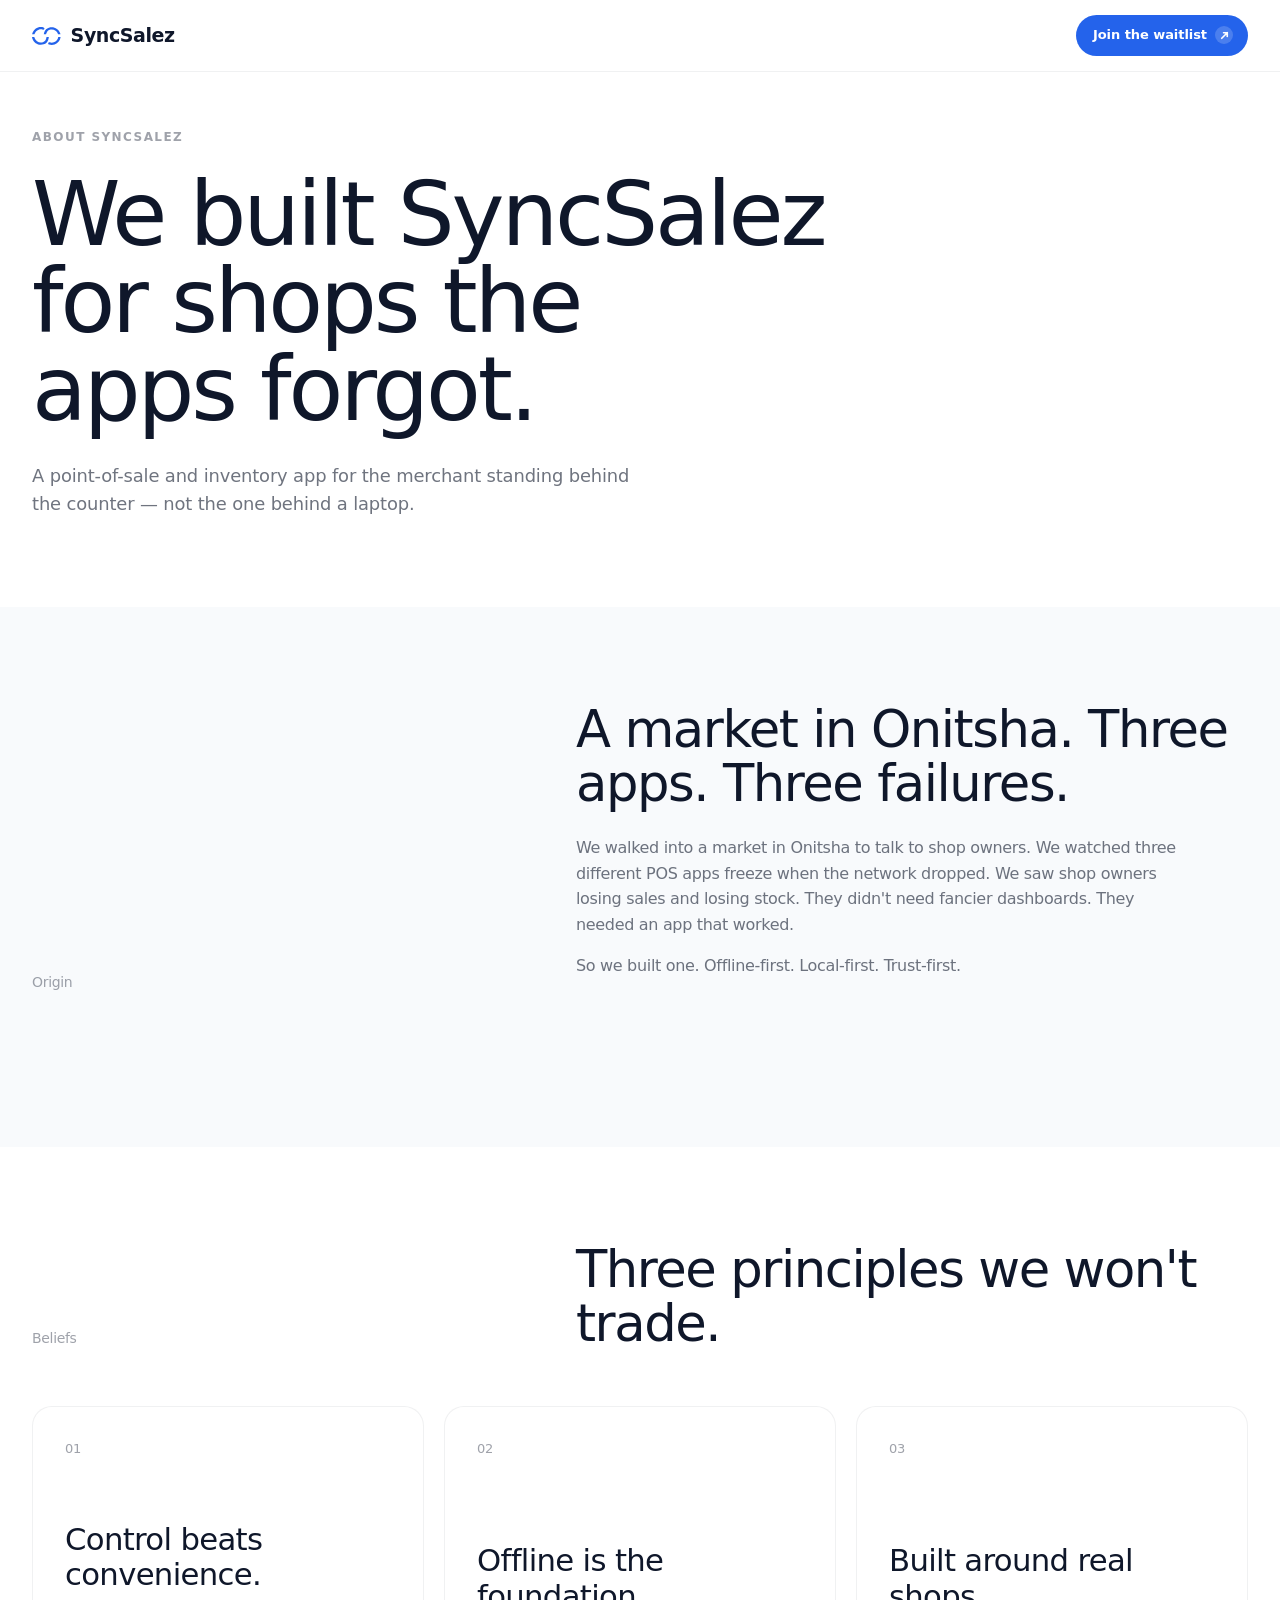
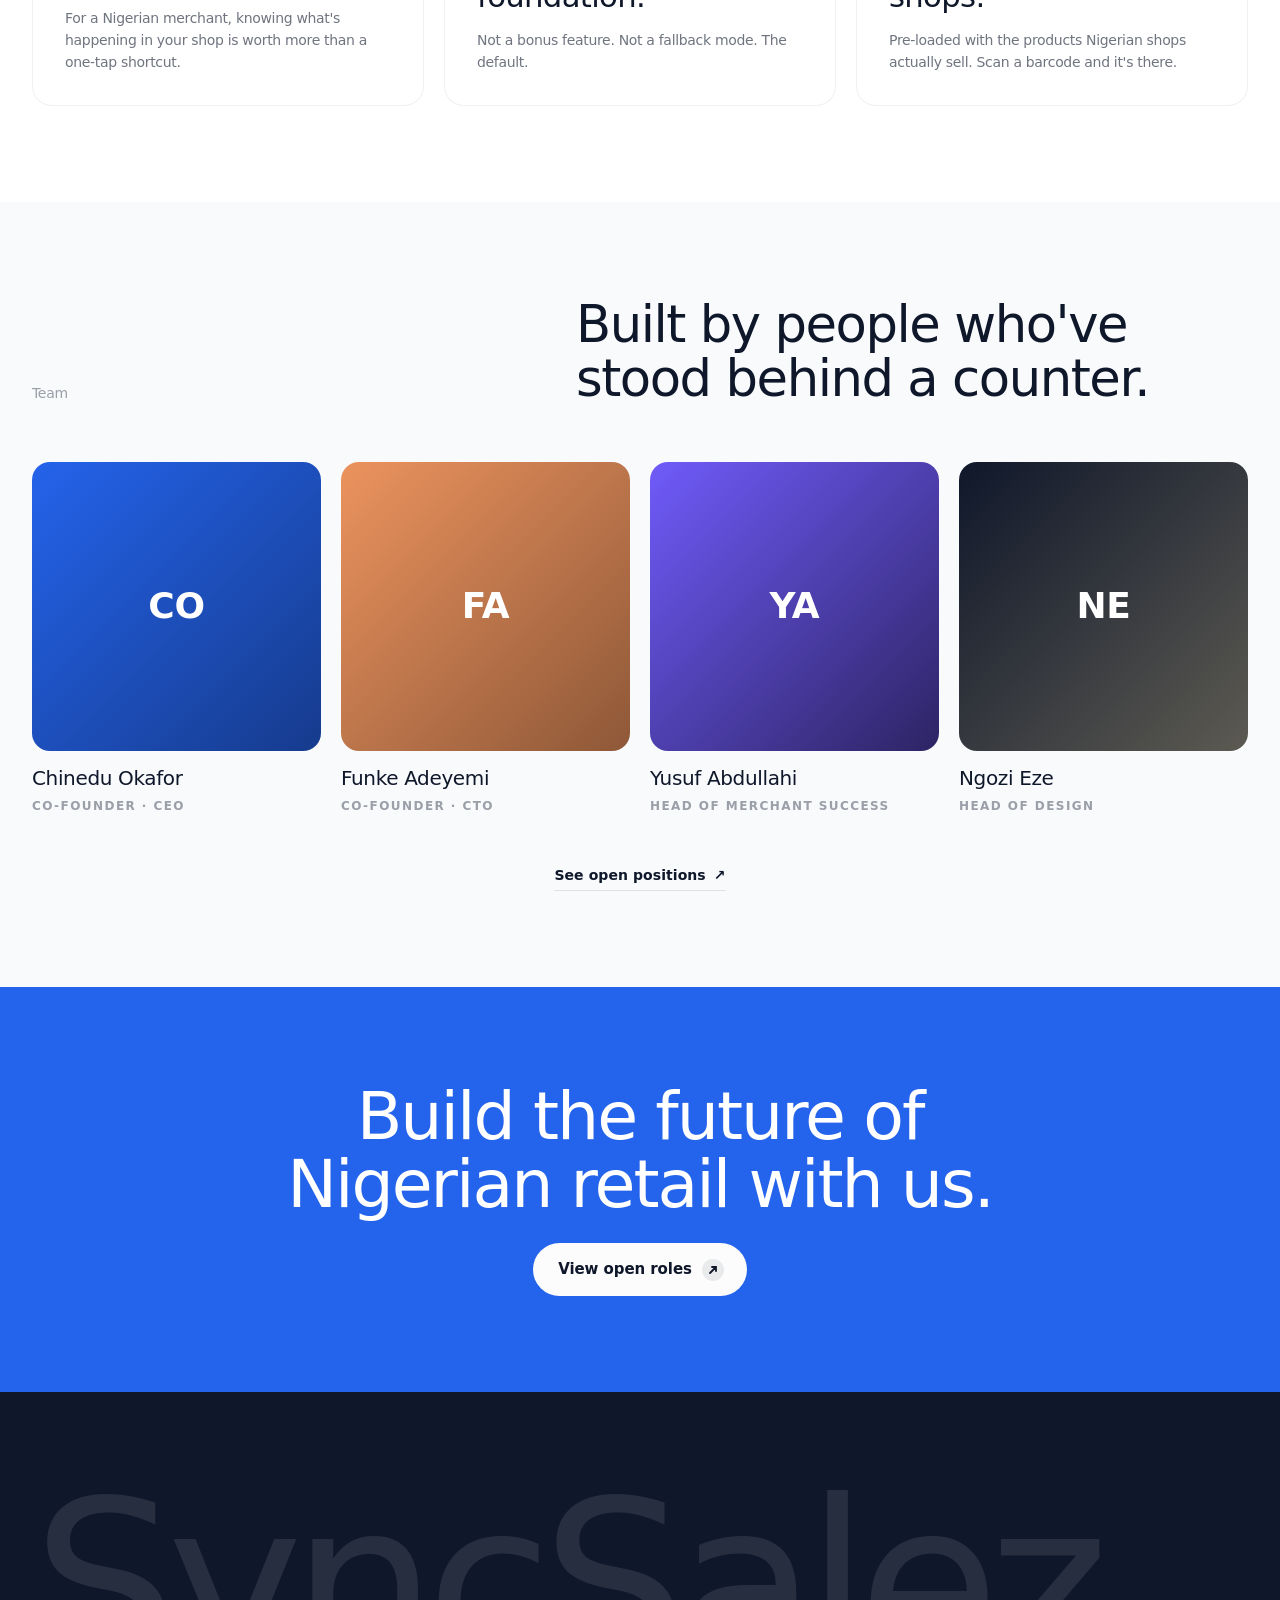
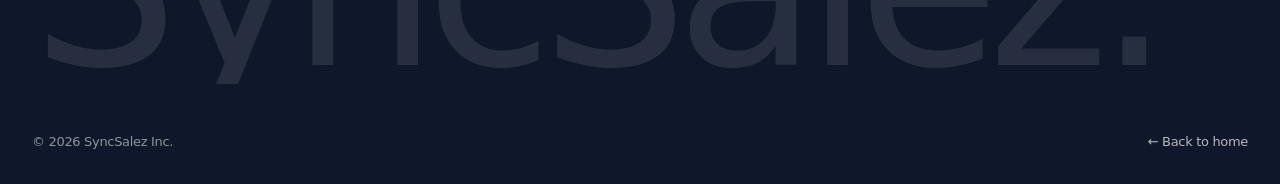
==== commit 4c49e077: "Lock to light theme, sync nav, rewrite offline page, CTA cleanup - Add dark-mode token layer in colo" ====
--- a/about.html
+++ b/about.html
@@ -4,9 +4,32 @@
 <meta charset="utf-8" />
 <meta name="viewport" content="width=device-width, initial-scale=1" />
 <title>About — SyncSalez</title>
-<link rel="stylesheet" href="assets/site.css?v=5" />
+<link rel="stylesheet" href="assets/site.css?v=41" />
+<script>document.documentElement.setAttribute('data-theme','light');</script>
 </head>
 <body>
+<!-- ============================================================
+     PAGE LOADER — vertical feature dial
+     Renders before any other content so the first paint is the loader.
+     ============================================================ -->
+<div class="loader" id="loader" aria-hidden="true">
+  <div class="loader__viewport">
+    <div class="loader__track">
+      <span class="loader__item">Offline sales</span>
+      <span class="loader__item">Theft prevention</span>
+      <span class="loader__item">Stock control</span>
+      <span class="loader__item">Profit dashboard</span>
+      <span class="loader__item">Customer records</span>
+      <span class="loader__item">Multi-branch</span>
+      <span class="loader__item">Online store</span>
+      <span class="loader__item">Barcode lookup</span>
+      <span class="loader__item">Cross-branch transfers</span>
+      <span class="loader__item">Payments</span>
+      <span class="loader__item loader__item--brand">SyncSalez</span>
+    </div>
+  </div>
+</div>
+
 
 <nav class="nav" aria-label="Primary">
   <div class="nav__inner">
@@ -15,7 +38,7 @@
       SyncSalez
     </a>
     <div class="nav__links">
-      <div class="nav__item has-dropdown">
+      <div class="nav__item has-dropdown" style="display:none">
         Features <svg class="chev" viewBox="0 0 12 12" fill="none" stroke="currentColor" stroke-width="1.7"><path d="M3 4.5l3 3 3-3"/></svg>
         <div class="dropdown dropdown--two-col">
           <a href="features-offline-sales.html">Offline sales</a>
@@ -28,8 +51,8 @@
           <a href="coming-soon.html?page=Payments">Payments</a>
         </div>
       </div>
-      <a class="nav__item" href="pricing.html">Pricing</a>
-      <div class="nav__item has-dropdown">
+      <a class="nav__item" href="pricing.html" style="display:none">Pricing</a>
+      <div class="nav__item has-dropdown" style="display:none">
         For your business <svg class="chev" viewBox="0 0 12 12" fill="none" stroke="currentColor" stroke-width="1.7"><path d="M3 4.5l3 3 3-3"/></svg>
         <div class="dropdown">
           <a href="coming-soon.html?page=Provision+stores+supermarkets">Provision stores &amp; supermarkets</a>
@@ -40,7 +63,7 @@
           <a href="coming-soon.html?page=Building+materials">Building materials</a>
         </div>
       </div>
-      <div class="nav__item has-dropdown">
+      <div class="nav__item has-dropdown" style="display:none">
         Learn <svg class="chev" viewBox="0 0 12 12" fill="none" stroke="currentColor" stroke-width="1.7"><path d="M3 4.5l3 3 3-3"/></svg>
         <div class="dropdown">
           <a href="coming-soon.html?page=Blog">Blog</a>
@@ -51,7 +74,7 @@
           <a href="coming-soon.html?page=Reports">Reports</a>
         </div>
       </div>
-      <div class="nav__item has-dropdown">
+      <div class="nav__item has-dropdown" style="display:none">
         Company <svg class="chev" viewBox="0 0 12 12" fill="none" stroke="currentColor" stroke-width="1.7"><path d="M3 4.5l3 3 3-3"/></svg>
         <div class="dropdown">
           <a href="about.html">About us</a>
@@ -64,9 +87,9 @@
       </div>
     </div>
     <div class="nav__cta">
-      <a class="nav__login" href="coming-soon.html?page=Login">Login</a>
-      <a class="btn btn--primary btn--sm" href="coming-soon.html?page=Get+started">
-        Get started
+      <a class="nav__login" href="coming-soon.html?page=Login" style="display:none">Login</a>
+      <a class="btn btn--primary btn--sm" href="#waitlist" data-action="waitlist">
+        Join the waitlist
         <span class="arr"><svg width="11" height="11" viewBox="0 0 12 12" fill="none" stroke="currentColor" stroke-width="1.8" stroke-linecap="round"><path d="M3 9 L9 3 M5 3 H9 V7"/></svg></span>
       </a>
     </div>
@@ -137,6 +160,6 @@
   <div class="footer__bottom"><div>© 2026 SyncSalez Inc.</div><div><a href="index.html" style="color:rgba(252,252,252,0.7);">← Back to home</a></div></div>
 </div></footer>
 
-<script src="assets/site.js?v=3"></script>
+<script src="assets/site.js?v=29"></script>
 </body>
 </html>
--- a/assets/site.css
+++ b/assets/site.css
@@ -25,12 +25,16 @@
   --mirror-blue-900: #07142F;
   --dark-sea-green-500: #EC935E;
   --slate-900: #0F172A;
+  --slate-800: #1E293B;
   --slate-700: #334155;
+  --slate-600: #475569;
   --slate-500: #64748B;
   --slate-300: #CBD5E1;
   --slate-200: #E2E8F0;
   --slate-100: #F1F5F9;
   --slate-50:  #F8FAFC;
+  --mirror-blue-300: #95B7FA;
+  --mirror-blue-400: #729FF7;
   --green-500: #0BB02F;
   --green-700: #076A1C;
   --crimson-500: #DE1135;
@@ -116,10 +120,84 @@
 .section { padding: 96px 0; position: relative; }
 .section--tight { padding: 64px 0; }
 .section--lg { padding: 128px 0; }
-.band-alt { background: var(--slate-50); }
-.band-paper { background: var(--slate-50); }
+.band-alt { background: var(--canvas-alt); }
+.band-paper { background: var(--canvas-alt); }
 .band-dark { background: var(--canvas-deep); color: var(--off-white); }
 .band-blue { background: var(--mirror-blue-500); color: #fff; }
+
+/* ============================================================
+   FINAL CTA — text on the left, photo flush against the bottom-
+   right corner of the blue frame at the SAME visual ratio across
+   every viewport.
+
+   Image positions to the SECTION (`.final-cta`), not the container
+   — the container has gutters/max-width that would leave a gap on
+   the right. The section is full-bleed, so right: 0 + bottom: 0
+   pin the image to the actual blue frame corners. Width is in vw
+   so the visual ratio stays identical at every breakpoint.
+   ============================================================ */
+.final-cta {
+  overflow: hidden;
+  /* .section already provides position: relative — the image
+     resolves its absolute coordinates against this section. */
+}
+.final-cta__inner {
+  /* Intentionally NOT position: relative. We want the image inside
+     this DOM node to position against the section, not the .container. */
+}
+.final-cta__text {
+  position: relative;
+  z-index: 2;
+  max-width: 52%;
+}
+.final-cta__image {
+  position: absolute;
+  right:  0;             /* flush against the section's right edge */
+  bottom: 0;             /* flush against the section's bottom edge */
+  width:  56vw;          /* fixed visual ratio — same at every viewport size */
+  height: auto;
+  display: block;
+  object-fit: contain;
+  object-position: bottom right;
+  pointer-events: none;
+  user-select: none;
+  z-index: 1;            /* below the text — overlap is fine, text wins */
+}
+
+/* Cap the image at very large viewports so it doesn't blow up
+   beyond a sensible maximum. Still pinned bottom-right. */
+@media (min-width: 1600px) {
+  .final-cta__image { width: 896px; }
+}
+
+/* Mid-size devices (tablet / small laptop) — bump the image up so
+   it doesn't feel underweight against the headline. Text column
+   tightens to compensate; overlap is fine, text wins z-index. */
+@media (max-width: 1100px) {
+  .final-cta__image { width: 64vw; }
+  .final-cta__text  { max-width: 50%; }
+}
+
+/* Tablet portrait — push it a bit further. */
+@media (max-width: 900px) {
+  .final-cta__image { width: 70vw; }
+  .final-cta__text  { max-width: 50%; }
+}
+
+/* Mobile — image still anchored bottom-right, text gets more room
+   so headlines breathe. */
+@media (max-width: 720px) {
+  .final-cta__image { width: 66vw; }
+  .final-cta__text  { max-width: 54%; }
+}
+
+/* Small phones — image is hidden entirely. At this size the photo
+   competes too aggressively with the headline; text gets the full
+   width and the section reads as a clean blue panel. */
+@media (max-width: 480px) {
+  .final-cta__image { display: none; }
+  .final-cta__text  { max-width: 100%; }
+}
 
 /* ============================================================
    TYPOGRAPHY (editorial, grey.co register)
@@ -538,9 +616,9 @@
     radial-gradient(60% 50% at 50% 50%, rgba(15,23,42,0) 0%, rgba(15,23,42,0.45) 100%);
 }
 .hero__content {
-  position: relative;
+  position: absolute;
+  inset: 0;
   z-index: 2;
-  height: 100%;
   display: flex;
   align-items: center;
   justify-content: center;
@@ -602,13 +680,11 @@
 .btn-pill--light {
   background: #FFFFFF;
   color: var(--ink);
-  box-shadow: 0 6px 16px -4px rgba(15,23,42,0.20);
 }
 .btn-pill--light:hover {
   background: var(--mirror-blue-500);
   color: #FFFFFF;
   transform: translateY(-1px);
-  box-shadow: 0 10px 24px -6px rgba(36,99,235,0.45);
 }
 .btn-pill--dark {
   background: rgba(15,23,42,0.55);
@@ -798,8 +874,6 @@
   overflow: hidden;
   position: relative;
   padding: 28px 0;
-  border-top: 1px solid var(--rule);
-  border-bottom: 1px solid var(--rule);
   background: var(--paper);
   mask-image: linear-gradient(90deg, transparent 0, #000 80px, #000 calc(100% - 80px), transparent 100%);
   -webkit-mask-image: linear-gradient(90deg, transparent 0, #000 80px, #000 calc(100% - 80px), transparent 100%);
@@ -857,7 +931,7 @@
 }
 .t-card .quote .hl { background: linear-gradient(180deg, transparent 60%, rgba(36,99,235,0.18) 60%); padding: 0 2px; }
 .t-card .person { display: flex; align-items: center; gap: 12px; margin-top: auto; }
-.t-card .avatar { width: 44px; height: 44px; border-radius: 99px; background: linear-gradient(135deg, var(--mirror-blue-500), var(--dark-sea-green-500)); color: #fff; font-family: var(--font-action); font-weight: 700; font-size: 16px; display: flex; align-items: center; justify-content: center; }
+.t-card .avatar { width: 44px; height: 44px; border-radius: 99px; background: var(--mirror-blue-500); color: #fff; font-family: var(--font-action); font-weight: 700; font-size: 16px; display: flex; align-items: center; justify-content: center; }
 .t-card .who { font-family: var(--font-marketing); font-weight: 600; font-size: 14px; color: var(--ink); line-height: 1.3; }
 .t-card .where { font-family: var(--font-marketing); font-size: 13px; color: var(--ink-2); margin-top: 2px; }
 
@@ -984,8 +1058,9 @@
   padding: 96px 0 32px;
 }
 .footer__top {
-  display: grid;
-  grid-template-columns: 2fr 1fr 1fr 1fr 1fr;
+  display: flex;
+  justify-content: space-between;
+  align-items: flex-start;
   gap: 32px;
   padding-bottom: 80px;
   border-bottom: 1px solid rgba(252,252,252,0.12);
@@ -1029,7 +1104,7 @@
 .footer__socials a:hover { background: rgba(252,252,252,0.14); color: var(--off-white); }
 .footer__locale { display: inline-flex; align-items: center; gap: 8px; padding: 6px 12px; border-radius: 999px; border: 1px solid rgba(252,252,252,0.16); }
 
-@media (max-width: 1000px) { .footer__top { grid-template-columns: 1fr 1fr; gap: 40px 32px; } }
+@media (max-width: 1000px) { .footer__top { flex-direction: column; gap: 40px; } }
 
 /* ============================================================
    STICKY MOBILE CTA
@@ -1043,7 +1118,20 @@
   border-radius: 999px;
   font-family: var(--font-action); font-weight: 600; font-size: 14px;
   align-items: center; justify-content: space-between;
-  box-shadow: 0 12px 32px -8px rgba(15,23,42,0.5);
+  transition: background-color .25s ease, color .25s ease;
+}
+/* Contextual states — toggled by stickyCtaCtl() in site.js based on
+   which band the CTA is sitting in front of.
+   • on-dark : slate-900 surfaces → flip to brand blue
+   • on-blue : mirror-blue surfaces → flip to white pill with ink text
+   The default slate-900 pill stays untouched on light canvas sections. */
+.sticky-cta.sticky-cta--on-dark {
+  background: var(--mirror-blue-500);
+  color: #FFFFFF;
+}
+.sticky-cta.sticky-cta--on-blue {
+  background: #FFFFFF;
+  color: var(--ink);
 }
 @media (max-width: 720px) { .sticky-cta { display: flex; } }
 
@@ -1085,3 +1173,1509 @@
   font-size: 22px; line-height: 1.3; letter-spacing: -0.02em;
   color: var(--ink);
 }
+
+/* ============================================================
+   QUIZ — Is SyncSalez right for your shop?
+   States are switched by `data-state` on `.quiz`:
+     intro  → show .quiz__view--intro
+     active → show .quiz__view--active
+     result → show .quiz__view--result
+   ============================================================ */
+.quiz {
+  background: var(--mirror-blue-500);
+  color: #fff;
+  border-radius: 24px;
+  padding: clamp(32px, 5vw, 64px) clamp(24px, 4vw, 48px);
+  position: relative;
+  overflow: hidden;
+}
+.quiz__view { display: none; }
+.quiz[data-state="intro"]  .quiz__view--intro,
+.quiz[data-state="active"] .quiz__view--active,
+.quiz[data-state="result"] .quiz__view--result { display: block; }
+
+/* ---- Intro ---- */
+.quiz__view--intro {
+  display: none;
+}
+.quiz[data-state="intro"] .quiz__view--intro {
+  display: grid;
+  grid-template-columns: 1fr 1fr;
+  gap: 48px;
+  align-items: center;
+}
+.quiz__meta { color: rgba(255,255,255,0.7); }
+.quiz__dot {
+  background: #fff; width: 6px; height: 6px;
+  border-radius: 99px; margin-right: 8px; display: inline-block;
+}
+.quiz__title { color: #fff; margin-bottom: 20px; }
+.quiz__lead {
+  color: rgba(255,255,255,0.85);
+  max-width: 42ch;
+  margin-bottom: 32px;
+}
+.quiz__preview {
+  background: rgba(255,255,255,0.08);
+  backdrop-filter: blur(12px);
+  -webkit-backdrop-filter: blur(12px);
+  border-radius: 18px;
+  padding: 28px;
+  border: 1px solid rgba(255,255,255,0.16);
+}
+.quiz__preview-meta {
+  font-family: var(--font-action);
+  font-weight: 600;
+  font-size: 11px;
+  text-transform: uppercase;
+  letter-spacing: 0.12em;
+  color: rgba(255,255,255,0.6);
+  margin-bottom: 12px;
+}
+.quiz__preview-q {
+  font-family: var(--font-display);
+  font-weight: 500;
+  font-size: 22px;
+  letter-spacing: -0.02em;
+  margin-bottom: 24px;
+  line-height: 1.2;
+}
+.quiz__preview-options { display: flex; flex-direction: column; gap: 8px; }
+.quiz__preview-options > div {
+  background: rgba(255,255,255,0.10);
+  padding: 12px 16px;
+  border-radius: 12px;
+  font-family: var(--font-action);
+  font-weight: 600;
+  font-size: 14px;
+  display: flex;
+  justify-content: space-between;
+  align-items: center;
+}
+.quiz__preview-more {
+  background: transparent !important;
+  font-size: 12px !important;
+  color: rgba(255,255,255,0.55);
+  padding: 4px 16px !important;
+}
+
+/* ---- Active question ---- */
+.quiz__view--active { max-width: 720px; margin: 0 auto; }
+.quiz__progress { margin-bottom: 28px; }
+.quiz__progress-row {
+  display: flex;
+  align-items: center;
+  justify-content: space-between;
+  margin-bottom: 12px;
+}
+.quiz__progress-label {
+  font-family: var(--font-action);
+  font-weight: 600;
+  font-size: 11px;
+  text-transform: uppercase;
+  letter-spacing: 0.12em;
+  color: rgba(255,255,255,0.7);
+}
+.quiz__back {
+  display: inline-flex;
+  align-items: center;
+  gap: 6px;
+  background: transparent;
+  border: 0;
+  color: rgba(255,255,255,0.7);
+  font-family: var(--font-action);
+  font-weight: 600;
+  font-size: 12px;
+  cursor: pointer;
+  padding: 4px 6px;
+  border-radius: 6px;
+  transition: color .15s ease, background-color .15s ease;
+}
+.quiz__back:hover { color: #fff; background: rgba(255,255,255,0.10); }
+.quiz__back:disabled { opacity: 0.3; cursor: not-allowed; }
+.quiz__progress-bar {
+  height: 4px;
+  background: rgba(255,255,255,0.16);
+  border-radius: 99px;
+  overflow: hidden;
+}
+.quiz__progress-fill {
+  height: 100%;
+  background: #fff;
+  border-radius: 99px;
+  width: 16.66%; /* 1/6 = q1 */
+  transition: width .35s cubic-bezier(.4,0,.2,1);
+}
+
+.quiz__q-title {
+  font-family: var(--font-display);
+  font-weight: 500;
+  font-size: clamp(24px, 3vw, 34px);
+  letter-spacing: -0.024em;
+  line-height: 1.2;
+  color: #fff;
+  margin: 0 0 24px;
+}
+
+.quiz__options { display: flex; flex-direction: column; gap: 10px; }
+.quiz__option {
+  display: flex;
+  justify-content: space-between;
+  align-items: center;
+  background: rgba(255,255,255,0.10);
+  padding: 14px 18px;
+  border-radius: 12px;
+  border: 1px solid transparent;
+  font-family: var(--font-action);
+  font-weight: 600;
+  font-size: 15px;
+  letter-spacing: -0.005em;
+  color: #fff;
+  text-align: left;
+  cursor: pointer;
+  transition: background-color .15s ease, border-color .15s ease, transform .12s ease;
+}
+.quiz__option:hover {
+  background: rgba(255,255,255,0.18);
+  border-color: rgba(255,255,255,0.28);
+}
+.quiz__option:active { transform: scale(.99); }
+.quiz__option.is-picked {
+  background: #fff;
+  color: var(--mirror-blue-700);
+  border-color: #fff;
+}
+.quiz__option-arr { opacity: 0.55; transition: transform .2s ease, opacity .15s ease; }
+.quiz__option:hover .quiz__option-arr { opacity: 1; transform: translateX(2px); }
+.quiz__option.is-picked .quiz__option-arr { opacity: 1; }
+
+/* ---- Result ---- */
+.quiz__view--result { display: none; }
+.quiz[data-state="result"] .quiz__view--result {
+  display: grid;
+  grid-template-columns: 1.1fr 0.9fr;
+  gap: 48px;
+  align-items: stretch;
+}
+
+.quiz__result-meta {
+  font-family: var(--font-action);
+  font-weight: 600;
+  font-size: 11px;
+  text-transform: uppercase;
+  letter-spacing: 0.12em;
+  color: rgba(255,255,255,0.7);
+  margin-bottom: 14px;
+  display: inline-flex;
+  align-items: center;
+  gap: 8px;
+}
+.quiz__result-meta::before {
+  content: "";
+  width: 6px; height: 6px;
+  border-radius: 99px;
+  background: #fff;
+}
+.quiz__result-title {
+  font-family: var(--font-display);
+  font-weight: 500;
+  font-size: clamp(28px, 3.6vw, 44px);
+  line-height: 1.08;
+  letter-spacing: -0.026em;
+  color: #fff;
+  margin: 0 0 20px;
+}
+.quiz__result-body {
+  font-family: var(--font-marketing);
+  font-size: 15px;
+  line-height: 1.6;
+  color: rgba(255,255,255,0.86);
+  max-width: 50ch;
+  margin: 0 0 28px;
+}
+.quiz__result-features {
+  display: grid;
+  grid-template-columns: 1fr 1fr 1fr;
+  gap: 10px;
+  margin-bottom: 28px;
+}
+.quiz__result-feature {
+  background: rgba(255,255,255,0.08);
+  border: 1px solid rgba(255,255,255,0.14);
+  border-radius: 12px;
+  padding: 14px 14px;
+  font-family: var(--font-action);
+  font-weight: 600;
+  font-size: 13px;
+  color: #fff;
+  line-height: 1.3;
+  letter-spacing: -0.005em;
+}
+.quiz__result-actions {
+  display: flex;
+  gap: 12px;
+  flex-wrap: wrap;
+}
+.quiz__retake {
+  display: inline-flex;
+  align-items: center;
+  gap: 6px;
+  background: transparent;
+  border: 0;
+  color: rgba(255,255,255,0.75);
+  font-family: var(--font-action);
+  font-weight: 600;
+  font-size: 13px;
+  cursor: pointer;
+  padding: 14px 4px;
+  margin-top: 4px;
+  text-decoration: underline;
+  text-underline-offset: 4px;
+  transition: color .15s ease;
+}
+.quiz__retake:hover { color: #fff; }
+
+.quiz__plan-card {
+  background: rgba(255,255,255,0.08);
+  border: 1px solid rgba(255,255,255,0.14);
+  backdrop-filter: blur(12px);
+  -webkit-backdrop-filter: blur(12px);
+  border-radius: 18px;
+  padding: 28px;
+  display: flex;
+  flex-direction: column;
+  gap: 14px;
+  align-self: start;
+}
+.quiz__plan-tag {
+  display: inline-flex;
+  align-items: center;
+  padding: 4px 10px;
+  background: #fff;
+  color: var(--mirror-blue-700);
+  border-radius: 9999px;
+  font-family: var(--font-action);
+  font-weight: 700;
+  font-size: 11px;
+  letter-spacing: 0.04em;
+  text-transform: uppercase;
+  align-self: flex-start;
+}
+.quiz__plan-name {
+  font-family: var(--font-display);
+  font-weight: 500;
+  font-size: 26px;
+  letter-spacing: -0.02em;
+  line-height: 1.1;
+  color: #fff;
+}
+.quiz__plan-price {
+  font-family: var(--font-display);
+  font-weight: 500;
+  font-size: 36px;
+  letter-spacing: -0.025em;
+  line-height: 1;
+  color: #fff;
+}
+.quiz__plan-price small {
+  font-family: var(--font-marketing);
+  font-size: 14px;
+  font-weight: 400;
+  color: rgba(255,255,255,0.7);
+  margin-left: 6px;
+}
+.quiz__plan-note {
+  font-family: var(--font-marketing);
+  font-size: 13px;
+  color: rgba(255,255,255,0.7);
+  line-height: 1.5;
+  margin: 0;
+}
+.quiz__plan-image {
+  width: 100%;
+  aspect-ratio: 5 / 3;
+  border-radius: 12px;
+  overflow: hidden;
+  background: rgba(15,23,42,0.20);
+  margin-top: 4px;
+}
+.quiz__plan-image img {
+  width: 100%; height: 100%;
+  object-fit: cover; display: block;
+}
+
+/* ============================================================
+   QUIZ — RESULT MEDIA (replaces .quiz__plan-card; no pricing).
+   Used for Results 2/3/4 where a vertical persona image anchors
+   the recommendation visually next to the body copy + CTA.
+   ============================================================ */
+.quiz__media {
+  display: flex;
+  flex-direction: column;
+  gap: 14px;
+  align-self: stretch;
+}
+.quiz__media-frame {
+  position: relative;
+  width: 100%;
+  aspect-ratio: 4 / 5;
+  border-radius: 18px;
+  overflow: hidden;
+  background: rgba(15,23,42,0.20);
+  border: 1px solid rgba(255,255,255,0.14);
+  box-shadow: 0 24px 48px -24px rgba(15,23,42,0.45);
+}
+.quiz__media-frame img {
+  width: 100%; height: 100%;
+  object-fit: cover;
+  display: block;
+}
+.quiz__media-caption {
+  display: flex;
+  flex-direction: column;
+  gap: 4px;
+  padding: 0 4px;
+}
+.quiz__media-meta {
+  font-family: var(--font-action);
+  font-weight: 700;
+  font-size: 11px;
+  letter-spacing: 0.12em;
+  text-transform: uppercase;
+  color: rgba(255,255,255,0.78);
+}
+.quiz__media-line {
+  font-family: var(--font-marketing);
+  font-size: 13px;
+  line-height: 1.45;
+  color: rgba(255,255,255,0.72);
+}
+
+/* ============================================================
+   QUIZ — ANIMATED GAUGE (replaces the persona image).
+   A 270° dial whose fill amount and colour are driven by the
+   visitor's quiz score. The gradient is selected per tier
+   (.gauge--service / --light / --standard / --growth / --priority)
+   and the fill peak is set per-instance via --gauge-target.
+   ============================================================ */
+@property --gauge-target {
+  syntax: '<number>';
+  inherits: true;
+  initial-value: 28;
+}
+.quiz__media-frame--gauge {
+  background: transparent;
+  border: 0;
+  box-shadow: none;
+  border-radius: 0;
+  /* Override the base .quiz__media-frame's portrait aspect-ratio so
+     the frame collapses to the SVG's natural size (no empty padding). */
+  aspect-ratio: auto;
+  display: flex;
+  align-items: center;
+  justify-content: center;
+  padding: 0;
+  overflow: visible;
+}
+.gauge {
+  width: 100%;
+  height: auto;
+  display: block;
+  overflow: visible;
+  --gauge-target: 28;
+}
+/* Ticks adopt the quiz panel's background colour so they punch clean
+   gaps through the colored band without leaving visible slivers. */
+.gauge__ticks { stroke: var(--mirror-blue-500); }
+.gauge__fill {
+  animation: quiz-gauge-fill 2.2s cubic-bezier(0.22, 1, 0.36, 1) 1 both;
+}
+.gauge__head {
+  opacity: 0;
+  filter: drop-shadow(0 0 5px rgba(255, 255, 255, 0.9));
+  animation: quiz-gauge-head 2.2s cubic-bezier(0.22, 1, 0.36, 1) 1 both;
+}
+
+/* Tier-specific glow on the fill — matches the gradient temperature
+   so the warm/hot tiers radiate and the cool tiers stay restrained. */
+.gauge--service  .gauge__fill { filter: drop-shadow(0 0  9px rgba( 70, 120, 230, 0.45)); }
+.gauge--light    .gauge__fill { filter: drop-shadow(0 0  9px rgba(255, 200, 160, 0.40)); }
+.gauge--standard .gauge__fill { filter: drop-shadow(0 0 10px rgba(255, 130,  50, 0.50)); }
+.gauge--growth   .gauge__fill { filter: drop-shadow(0 0 12px rgba(255, 100,  30, 0.55)); }
+.gauge--priority .gauge__fill { filter: drop-shadow(0 0 14px rgba(255,  40,  40, 0.60)); }
+
+@keyframes quiz-gauge-fill {
+  0%   { stroke-dashoffset: 100; }
+  10%  { stroke-dashoffset: 100; }
+  100% { stroke-dashoffset: var(--gauge-target); }
+}
+@keyframes quiz-gauge-head {
+  0%   { stroke-dashoffset: 100; opacity: 0; }
+  10%  { stroke-dashoffset: 100; opacity: 0; }
+  22%  { opacity: 1; }
+  100% { stroke-dashoffset: var(--gauge-target); opacity: 1; }
+}
+@media (prefers-reduced-motion: reduce) {
+  .gauge__fill {
+    animation: none;
+    stroke-dashoffset: var(--gauge-target);
+  }
+  .gauge__head {
+    animation: none;
+    stroke-dashoffset: var(--gauge-target);
+    opacity: 1;
+  }
+}
+
+/* Single-column result layout when there is no media aside
+   (Results 1 = service lead, 5 = light fit). */
+.quiz.quiz--no-aside .quiz__view--result {
+  grid-template-columns: 1fr;
+  max-width: 720px;
+}
+
+/* Secondary CTA on Result 2 — translucent ghost button on blue */
+.quiz__cta-secondary {
+  background: rgba(255,255,255,0.10);
+  color: #fff;
+  border: 1px solid rgba(255,255,255,0.22);
+}
+.quiz__cta-secondary:hover {
+  background: rgba(255,255,255,0.16);
+}
+
+/* Responsive collapse for the quiz */
+@media (max-width: 800px) {
+  .quiz[data-state="intro"] .quiz__view--intro,
+  .quiz[data-state="result"] .quiz__view--result {
+    grid-template-columns: 1fr !important;
+    gap: 32px;
+  }
+  .quiz__result-features { grid-template-columns: 1fr; }
+  .quiz__media { order: -1; }
+  .quiz__media-frame { aspect-ratio: 5 / 4; }
+}
+@media (max-width: 520px) {
+  .quiz { padding: 28px 22px; border-radius: 18px; }
+  .quiz__q-title { font-size: 22px; }
+  .quiz__option { padding: 12px 14px; font-size: 14px; }
+}
+
+/* ============================================================
+   WAITLIST MODAL — capture-mode field hiding.
+   The trigger that opens the modal can switch capture mode via
+   data-quiz-capture; the modal hides irrelevant fields.
+   ============================================================ */
+.waitlist[data-capture="email"] [data-field="phone"],
+.waitlist[data-capture="email"] [data-field="location"],
+.waitlist[data-capture="email"] [data-field="category"],
+.waitlist[data-capture="phone"] [data-field="location"],
+.waitlist[data-capture="phone"] [data-field="category"] { display: none; }
+
+/* ============================================================
+   PERSONA FIGURE — full-bleed edge-to-edge photo, fixed 70vh tall
+   ============================================================ */
+.persona-figure {
+  margin: 0;
+  padding: 0;
+  width: 100%;
+  display: block;
+}
+.persona-figure img {
+  width: 100%;
+  height: 70vh;
+  display: block;
+  object-fit: cover;
+  object-position: center;
+}
+
+/* ============================================================
+   PAGE LOADER — vertical feature dial
+   Pure CSS animation chain:
+     0.0s → 3.2s   spin track up through features with symmetric ease-
+                   in-out cubic so the scroll feels smooth and
+                   deliberate, decelerating gently into "SyncSalez".
+     3.2s → 3.7s   hold on SyncSalez (500ms).
+     3.7s → 4.7s   viewport scales up + fades over 1s while the white
+                   bg fades, revealing the page beneath.
+   JS removes the element from the DOM at ~4.8s.
+   ============================================================ */
+.loader {
+  position: fixed;
+  inset: 0;
+  z-index: 99999;
+  background: #FFFFFF;
+  display: flex;
+  align-items: center;
+  justify-content: center;
+  font-family: var(--font-display);
+  font-weight: 500;
+  font-size: clamp(34px, 8vw, 84px);
+  line-height: 1.2;
+  letter-spacing: -0.030em;
+  color: var(--ink);
+  /* fade the white bg on exit */
+  animation: loader-fade 1000ms cubic-bezier(.22, 1, .36, 1) 3700ms forwards;
+}
+
+.loader__viewport {
+  height: 1.2em;
+  overflow: hidden;
+  /* Slot-machine feathered edges — fades items as they enter/exit */
+  -webkit-mask-image: linear-gradient(to bottom, transparent 0%, black 28%, black 72%, transparent 100%);
+          mask-image: linear-gradient(to bottom, transparent 0%, black 28%, black 72%, transparent 100%);
+  /* zoom the lettering out on exit */
+  animation: loader-zoom 1000ms cubic-bezier(.22, 1, .36, 1) 3700ms forwards;
+  transform-origin: 50% 50%;
+}
+
+.loader__track {
+  display: flex;
+  flex-direction: column;
+  /* end position = (N-1) × 1.2em where N is the number of items.
+     Currently 11 items (10 features + brand) → SyncSalez lands at -12em.
+     Symmetric ease-in-out cubic — gentle start, gentle landing,
+     no super-fast middle. */
+  animation: loader-spin 3.2s cubic-bezier(.65, 0, .35, 1) forwards;
+}
+
+.loader__item {
+  height: 1.2em;
+  display: flex;
+  align-items: center;
+  justify-content: center;
+  white-space: nowrap;
+  padding: 0 12px;
+}
+
+@keyframes loader-spin {
+  from { transform: translateY(0); }
+  to   { transform: translateY(-12em); }
+}
+@keyframes loader-fade {
+  from { opacity: 1; visibility: visible; }
+  to   { opacity: 0; visibility: hidden; }
+}
+@keyframes loader-zoom {
+  from { transform: scale(1);    opacity: 1; }
+  to   { transform: scale(2.4);  opacity: 0; }
+}
+
+body.loader-active { overflow: hidden; }
+
+@media (prefers-reduced-motion: reduce) {
+  .loader__track {
+    animation: none;
+    transform: translateY(-12em);  /* land directly on SyncSalez */
+  }
+  .loader        { animation: loader-fade 250ms ease 800ms forwards; }
+  .loader__viewport {
+    animation: loader-fade 250ms ease 800ms forwards;
+    transform: none;
+  }
+}
+
+/* ============================================================
+   HIDE ALL SCROLLBARS (scroll still works — only the visual is gone)
+   ============================================================ */
+* {
+  scrollbar-width: none;       /* Firefox */
+  -ms-overflow-style: none;    /* IE / old Edge */
+}
+*::-webkit-scrollbar { display: none; width: 0; height: 0; }
+html, body { scrollbar-width: none; -ms-overflow-style: none; }
+html::-webkit-scrollbar,
+body::-webkit-scrollbar { display: none; width: 0; height: 0; }
+
+/* ============================================================
+   WAITLIST MODAL
+   ============================================================ */
+.waitlist {
+  position: fixed;
+  inset: 0;
+  z-index: 9000;
+  display: none;
+  align-items: center;
+  justify-content: center;
+  padding: 24px;
+}
+.waitlist[aria-hidden="false"] { display: flex; animation: wl-fade .2s ease-out; }
+body.waitlist-open { overflow: hidden; }
+
+.waitlist__backdrop {
+  position: absolute;
+  inset: 0;
+  background: rgba(15,23,42,0.55);
+  backdrop-filter: blur(6px);
+  -webkit-backdrop-filter: blur(6px);
+}
+.waitlist__panel {
+  position: relative;
+  width: 100%;
+  max-width: 520px;
+  max-height: calc(100vh - 48px);
+  overflow-y: auto;
+  background: #fff;
+  border-radius: 24px;
+  padding: 40px 36px 32px;
+  box-shadow: 0 30px 80px -20px rgba(15,23,42,0.40), 0 12px 32px -8px rgba(15,23,42,0.20);
+  animation: wl-rise .28s cubic-bezier(.2,.7,.2,1);
+}
+@keyframes wl-fade { from { opacity: 0; } to { opacity: 1; } }
+@keyframes wl-rise { from { transform: translateY(12px); opacity: 0; } to { transform: translateY(0); opacity: 1; } }
+
+.waitlist__close {
+  position: absolute;
+  top: 16px;
+  right: 16px;
+  width: 36px;
+  height: 36px;
+  border-radius: 9999px;
+  background: var(--slate-50);
+  border: 1px solid var(--rule-soft);
+  color: var(--ink-2);
+  display: inline-flex;
+  align-items: center;
+  justify-content: center;
+  cursor: pointer;
+  transition: background-color .15s ease, color .15s ease;
+}
+.waitlist__close:hover { background: var(--rule-soft); color: var(--ink); }
+
+.waitlist__pill {
+  display: inline-flex;
+  align-items: center;
+  gap: 8px;
+  padding: 6px 12px;
+  background: rgba(36,99,235,0.08);
+  border: 1px solid rgba(36,99,235,0.16);
+  color: var(--mirror-blue-500);
+  border-radius: 9999px;
+  font-family: var(--font-action);
+  font-weight: 600;
+  font-size: 12px;
+  letter-spacing: 0.02em;
+  text-transform: uppercase;
+  margin-bottom: 18px;
+}
+.waitlist__pill .dot-pulse { width: 7px; height: 7px; background: var(--mirror-blue-500); }
+.waitlist__pill .dot-pulse::after { background: var(--mirror-blue-500); }
+
+.waitlist__title {
+  font-family: var(--font-display);
+  font-weight: 500;
+  font-size: 30px;
+  line-height: 1.15;
+  letter-spacing: -0.025em;
+  color: var(--ink);
+  margin: 0 0 12px;
+}
+.waitlist__lead {
+  font-family: var(--font-marketing);
+  font-size: 15px;
+  line-height: 1.55;
+  color: var(--ink-2);
+  margin: 0 0 28px;
+}
+.waitlist__lead a { color: var(--mirror-blue-500); }
+
+/* Form */
+.waitlist__form { display: flex; flex-direction: column; gap: 16px; }
+.field { display: flex; flex-direction: column; gap: 6px; }
+.field label {
+  font-family: var(--font-action);
+  font-weight: 500;
+  font-size: 13px;
+  color: var(--ink);
+  letter-spacing: -0.005em;
+}
+.field input,
+.field select {
+  appearance: none;
+  -webkit-appearance: none;
+  width: 100%;
+  height: 46px;
+  padding: 0 14px;
+  border: 1px solid var(--rule);
+  border-radius: 10px;
+  background: #fff;
+  font-family: var(--font-marketing);
+  font-size: 15px;
+  color: var(--ink);
+  letter-spacing: -0.005em;
+  transition: border-color .15s ease, box-shadow .15s ease;
+}
+.field select {
+  background-image: url("data:image/svg+xml;utf8,<svg xmlns='http://www.w3.org/2000/svg' width='12' height='12' viewBox='0 0 12 12' fill='none' stroke='%2364748B' stroke-width='1.7' stroke-linecap='round'><path d='M3 4.5l3 3 3-3'/></svg>");
+  background-repeat: no-repeat;
+  background-position: right 14px center;
+  padding-right: 38px;
+}
+.field input:focus,
+.field select:focus {
+  outline: none;
+  border-color: var(--mirror-blue-500);
+  box-shadow: 0 0 0 3px rgba(36,99,235,0.16);
+}
+.field input[aria-invalid="true"],
+.field select[aria-invalid="true"] {
+  border-color: var(--crimson-500);
+  box-shadow: 0 0 0 3px rgba(222,17,53,0.12);
+}
+.field__hint {
+  font-family: var(--font-marketing);
+  font-size: 12px;
+  color: var(--ink-3);
+  letter-spacing: -0.005em;
+}
+
+.waitlist__submit {
+  position: relative;
+  display: inline-flex;
+  align-items: center;
+  justify-content: center;
+  gap: 10px;
+  height: 50px;
+  margin-top: 8px;
+  padding: 0 24px;
+  background: var(--mirror-blue-500);
+  color: #fff;
+  border: 0;
+  border-radius: 9999px;
+  font-family: var(--font-action);
+  font-weight: 500;
+  font-size: 15px;
+  letter-spacing: -0.005em;
+  cursor: pointer;
+  transition: background-color .15s ease, transform .15s ease;
+}
+.waitlist__submit:hover { background: var(--mirror-blue-600); transform: translateY(-1px); }
+.waitlist__submit:disabled { opacity: 0.6; cursor: not-allowed; transform: none; }
+.waitlist__submit-loading { display: none; align-items: center; gap: 10px; }
+.waitlist__submit.is-loading .waitlist__submit-text { display: none; }
+.waitlist__submit.is-loading .waitlist__submit-loading { display: inline-flex; }
+
+.spinner {
+  width: 14px; height: 14px;
+  border: 2px solid rgba(255,255,255,0.4);
+  border-top-color: #fff;
+  border-radius: 9999px;
+  animation: wl-spin .8s linear infinite;
+}
+@keyframes wl-spin { to { transform: rotate(360deg); } }
+
+.waitlist__note {
+  font-family: var(--font-marketing);
+  font-size: 12px;
+  color: var(--ink-3);
+  margin: 4px 0 0;
+  text-align: center;
+}
+
+.waitlist__view[data-view="success"],
+.waitlist__view[data-view="error"] { text-align: center; padding-top: 8px; }
+.waitlist__view[data-view="success"] .btn,
+.waitlist__view[data-view="error"] .btn { margin-top: 16px; }
+
+.waitlist__icon {
+  width: 56px; height: 56px;
+  border-radius: 9999px;
+  display: inline-flex; align-items: center; justify-content: center;
+  margin: 0 auto 20px;
+}
+.waitlist__icon--ok { background: rgba(76,175,80,0.12); color: var(--green-500); }
+.waitlist__icon--err { background: rgba(222,17,53,0.10); color: var(--crimson-500); }
+
+@media (max-width: 560px) {
+  .waitlist { padding: 12px; }
+  .waitlist__panel { padding: 32px 22px 24px; border-radius: 18px; }
+  .waitlist__title { font-size: 26px; }
+}
+
+/* ============================================================
+   RESPONSIVE LAYER
+   Layered at the end so it wins the cascade against earlier rules
+   without rewriting them. Mobile-first additions, plus targeted
+   overrides for inline grids that can't be touched in HTML.
+   ============================================================ */
+
+/* Prevent any element from creating a horizontal scrollbar at any size */
+html, body { overflow-x: hidden; max-width: 100%; }
+
+/* Fluid gutter + section padding so the design breathes everywhere
+   from 320px phones to 4K monitors */
+:root {
+  --gutter: clamp(16px, 4vw, 32px);
+}
+.section    { padding: clamp(56px, 8vw, 96px) 0; }
+.section--tight { padding: clamp(40px, 6vw, 64px) 0; }
+.section--lg    { padding: clamp(72px, 10vw, 128px) 0; }
+
+/* Headings — tighten the lower clamp bound so very small screens
+   don't get truncated or wrap awkwardly */
+@media (max-width: 600px) {
+  .h-display { font-size: clamp(36px, 11vw, 56px); line-height: 1.04; letter-spacing: -0.030em; }
+  .h-1       { font-size: clamp(30px, 9vw, 44px); line-height: 1.06; }
+  .h-2       { font-size: clamp(26px, 7.5vw, 36px); line-height: 1.10; }
+  .h-3       { font-size: clamp(20px, 5.5vw, 26px); }
+}
+
+/* Inline 4-column grids (about-team, etc) — collapse to 2 then 1 */
+@media (max-width: 900px) {
+  [style*="grid-template-columns:repeat(4,1fr)"],
+  [style*="grid-template-columns: repeat(4, 1fr)"] {
+    grid-template-columns: repeat(2, 1fr) !important;
+  }
+}
+@media (max-width: 520px) {
+  [style*="grid-template-columns:repeat(4,1fr)"],
+  [style*="grid-template-columns: repeat(4, 1fr)"] {
+    grid-template-columns: 1fr !important;
+  }
+}
+
+/* Inline 3-column grids — collapse to 1 column on phones */
+@media (max-width: 720px) {
+  [style*="grid-template-columns:repeat(3,1fr)"],
+  [style*="grid-template-columns: repeat(3, 1fr)"] {
+    grid-template-columns: 1fr !important;
+  }
+}
+
+/* Inline 2-column grids (both `1fr 1fr` and `repeat(2,1fr)` syntaxes)
+   should stack on phones. Exception: tiny pieces grids (e.g.
+   `.pieces-grid` at 148px wide) which are mini-illustrations inside
+   phone mockups — those carry their own fixed width and shouldn't
+   collapse. */
+@media (max-width: 640px) {
+  [style*="grid-template-columns:1fr 1fr"]:not(.pieces-grid),
+  [style*="grid-template-columns: 1fr 1fr"]:not(.pieces-grid),
+  [style*="grid-template-columns:repeat(2,1fr)"]:not(.pieces-grid),
+  [style*="grid-template-columns: repeat(2, 1fr)"]:not(.pieces-grid) {
+    grid-template-columns: 1fr !important;
+    gap: 16px !important;
+  }
+}
+
+/* Hero — keep dramatic on desktop, tighten on small phones */
+@media (max-width: 600px) {
+  .hero--image { padding: 8px 8px 0; }
+  .hero--image .hero__image {
+    height: auto;
+    min-height: clamp(480px, 78vh, 640px);
+    max-height: none;
+    border-radius: 14px;
+  }
+  .hero__content { padding: 56px 20px; }
+  .hero--image .hero__title { font-size: clamp(32px, 8.5vw, 44px); margin-bottom: 20px; max-width: none; }
+  .hero--image .hero__lead { font-size: 15px; line-height: 1.55; max-width: 38ch; margin-bottom: 32px; }
+  .hero--image .hero__ctas { gap: 10px; width: 100%; }
+  .hero--image .hero__ctas .btn-pill { width: 100%; max-width: 320px; height: 52px; }
+}
+
+/* Marquee — slow it down a touch on phones so it isn't dizzying */
+@media (max-width: 600px) {
+  .marquee__track { animation-duration: 32s; }
+  .marquee__item { font-size: 14px; }
+}
+
+/* Feature blocks — already collapse to 1col at 900, but make sure the
+   visual side never overflows on tiny screens */
+@media (max-width: 600px) {
+  .feature-block .visual,
+  .feature-block--rev .visual {
+    width: 100%;
+    max-width: 100%;
+    overflow: hidden;
+  }
+  .phone {
+    width: min(280px, 80vw);
+    margin-left: auto;
+    margin-right: auto;
+  }
+}
+
+/* Sec-head heading + lead alignment on small screens */
+@media (max-width: 700px) {
+  .sec-head .meta-num,
+  .sec-head .meta-row { margin-bottom: 8px; }
+  .sec-head h2 { word-break: break-word; }
+}
+
+/* Pricing toggle — make tap target comfortable on phones */
+@media (max-width: 600px) {
+  .toggle button { min-height: 44px; padding: 8px 16px; }
+}
+
+/* FAQ — reduce question font and add comfortable tap target */
+@media (max-width: 600px) {
+  .faq__q { padding: 18px 0; gap: 14px; min-height: 52px; }
+  .faq__q span:first-child { font-size: 17px; line-height: 1.35; }
+  .faq__a-inner { padding: 0 0 18px; }
+  .faq__a-inner p { font-size: 14px; }
+}
+
+/* Big-cta band — never let the hero CTA buttons go full-edge */
+@media (max-width: 700px) {
+  .big-cta { padding: clamp(56px, 10vw, 96px) 0; }
+  .big-cta .container > [style*="display:flex"][style*="justify-content:center"] {
+    flex-direction: column;
+    align-items: center;
+  }
+  .big-cta .btn { width: 100%; max-width: 320px; justify-content: center; }
+}
+
+/* Footer — go from 5-col → 2-col @ 1000 (already) → 1-col @ 480 */
+@media (max-width: 480px) {
+  .footer__top { flex-direction: column !important; gap: 32px; }
+  .footer__bottom { flex-direction: column; gap: 12px; align-items: flex-start; }
+}
+
+/* Sticky bottom-right CTA — keep clear of the bottom on phones */
+@media (max-width: 720px) {
+  .sticky-cta { right: 12px; bottom: 12px; padding: 12px 18px; font-size: 14px; }
+}
+
+/* Waitlist modal — prevent iOS Safari auto-zoom (input ≥16px) and
+   make the modal scrollable when keyboard is open */
+.field input,
+.field select {
+  font-size: 16px;  /* iOS won't zoom on focus when ≥16px */
+}
+@media (max-width: 480px) {
+  .waitlist { padding: 8px; align-items: flex-start; padding-top: 24px; }
+  .waitlist__panel { padding: 28px 20px 22px; max-height: calc(100dvh - 32px); }
+  .waitlist__title { font-size: 24px; }
+  .waitlist__lead { font-size: 14px; margin-bottom: 22px; }
+  .waitlist__close { top: 10px; right: 10px; width: 32px; height: 32px; }
+  .waitlist__pill { font-size: 11px; padding: 5px 10px; margin-bottom: 14px; }
+}
+
+/* Standalone pricing page card list — readable on phones */
+@media (max-width: 600px) {
+  .price-card { padding: 28px 22px; }
+  .price-num { font-size: 34px; }
+  .price-num small { font-size: 13px; }
+  .price-feat li { font-size: 14px; }
+}
+
+/* Coming-soon page hero block + 3-up cards — already handled by global
+   inline-grid override above, but tighten heading wrap */
+@media (max-width: 600px) {
+  .section--lg + .section .container > [style*="display:grid;grid-template-columns:repeat(3"] { gap: 16px !important; }
+}
+
+/* Modal CTA in band-blue / band-dark sections — center stack */
+@media (max-width: 600px) {
+  .band-blue .btn, .band-dark .btn { padding-left: 22px; padding-right: 22px; }
+}
+
+/* About-page team avatars — when 4-col collapses, keep them 1:1 and centered */
+@media (max-width: 520px) {
+  .container [style*="grid-template-columns:repeat(4,1fr)"] > div {
+    max-width: 280px;
+    margin-left: auto;
+    margin-right: auto;
+  }
+}
+
+/* Feature pages — keep how-it-works 2-col on tablets, stack on phones.
+   Captured above by the generic 1fr 1fr → 1fr at 640px, but enforce */
+@media (max-width: 640px) {
+  .features-offline .container > [style*="display:grid;grid-template-columns:1fr 1fr"],
+  .features-theft .container > [style*="display:grid;grid-template-columns:1fr 1fr"] {
+    grid-template-columns: 1fr !important;
+  }
+}
+
+/* Feature-block visual demos (theft-visual, stock-visual, etc.) carry
+   inline padding of 32-48px and contain fixed-width 200px sub-cards.
+   On phones the parent gets full-bleed but those numbers still overflow.
+   Shrink padding aggressively and let inner cards auto-size. */
+@media (max-width: 700px) {
+  .feature-block .visual,
+  .feature-block--rev .visual {
+    padding: 24px 16px !important;
+  }
+}
+@media (max-width: 520px) {
+  .feature-block .visual,
+  .feature-block--rev .visual {
+    padding: 20px 12px !important;
+  }
+  /* Two-up card visuals — shrink to fit instead of stacking, looks
+     better as a side-by-side comparison on small screens */
+  .theft-visual { gap: 10px !important; }
+  .theft-visual > div {
+    width: calc(50% - 5px) !important;
+    padding: 12px !important;
+  }
+  .theft-visual > div [style*="font-size:24px"] { font-size: 18px !important; }
+  /* Stock visual — center the carton illustration */
+  .stock-visual > * { max-width: 100%; }
+  /* Store visual — stack the connector boxes */
+  .store-visual {
+    flex-wrap: wrap !important;
+    gap: 10px !important;
+  }
+  /* Branches visual — black panel content, give it room */
+  .branches-visual { padding: 18px !important; }
+}
+
+/* Checkout / lookup mini-visuals (in 2-col feature blocks) — already
+   collapse via the global 1fr 1fr override, but ensure the inner
+   aspect-ratio frame doesn't blow out. */
+@media (max-width: 640px) {
+  .checkout-visual, .lookup-visual {
+    aspect-ratio: 4 / 3 !important;
+  }
+}
+
+/* Stat / phone in offline-sales demo — keep proportional */
+@media (max-width: 520px) {
+  .phone { width: min(260px, 78vw) !important; }
+  .phone__screen { font-size: 13px; }
+}
+
+/* ============================================================
+   QUIZ MODAL — overlay + panel that holds the quiz card.
+   The quiz no longer lives inline. It opens via [data-action="quiz"]
+   which sets aria-hidden="false" on #quiz-modal.
+   ============================================================ */
+.quiz-modal {
+  position: fixed;
+  inset: 0;
+  z-index: 1100;
+  display: flex;
+  align-items: flex-start;
+  justify-content: center;
+  padding: clamp(16px, 4vw, 64px) clamp(12px, 3vw, 32px);
+  visibility: hidden;
+  opacity: 0;
+  pointer-events: none;
+  transition: opacity .22s ease, visibility 0s linear .22s;
+  overflow-y: auto;
+  -webkit-overflow-scrolling: touch;
+}
+.quiz-modal[aria-hidden="false"] {
+  visibility: visible;
+  opacity: 1;
+  pointer-events: auto;
+  transition: opacity .22s ease, visibility 0s linear 0s;
+}
+.quiz-modal__backdrop {
+  position: fixed;
+  inset: 0;
+  background: rgba(7, 20, 47, 0.55);
+  backdrop-filter: blur(6px);
+  -webkit-backdrop-filter: blur(6px);
+  cursor: pointer;
+}
+.quiz-modal__panel {
+  position: relative;
+  width: min(1100px, 100%);
+  margin: auto;
+  border-radius: 24px;
+  background: transparent;
+  transform: translateY(12px) scale(0.985);
+  transition: transform .28s cubic-bezier(0.22, 1, 0.36, 1);
+}
+.quiz-modal[aria-hidden="false"] .quiz-modal__panel {
+  transform: translateY(0) scale(1);
+}
+.quiz-modal__close {
+  position: absolute;
+  top: 14px;
+  right: 14px;
+  z-index: 5;
+  width: 36px;
+  height: 36px;
+  border-radius: 99px;
+  border: 1px solid var(--rule);
+  background: #fff;
+  color: var(--ink);
+  display: flex;
+  align-items: center;
+  justify-content: center;
+  cursor: pointer;
+  transition: background-color .15s ease, color .15s ease, transform .12s ease;
+}
+.quiz-modal__close:hover {
+  background: var(--ink);
+  color: #fff;
+  transform: rotate(90deg);
+}
+body.quiz-modal-open {
+  overflow: hidden;
+}
+
+/* ============================================================
+   QUIZ — LIGHT THEME OVERRIDE
+   Re-themes the quiz card for a primary white modal surface.
+   Activated by adding `quiz--light` alongside `.quiz`.
+   ============================================================ */
+.quiz.quiz--light {
+  background: var(--canvas);
+  color: var(--ink);
+  border: 1px solid var(--rule);
+  box-shadow: 0 32px 64px -28px rgba(15, 23, 42, 0.30);
+}
+.quiz--light .quiz__meta { color: var(--ink-2); }
+.quiz--light .quiz__dot { background: var(--mirror-blue-500); }
+.quiz--light .quiz__title { color: var(--ink); }
+.quiz--light .quiz__lead { color: var(--ink-2); }
+
+/* Intro preview card — soften to slate-50 surface */
+.quiz--light .quiz__preview {
+  background: var(--slate-50);
+  border: 1px solid var(--rule);
+  backdrop-filter: none;
+  -webkit-backdrop-filter: none;
+}
+.quiz--light .quiz__preview-meta { color: var(--ink-3); }
+.quiz--light .quiz__preview-q { color: var(--ink); }
+.quiz--light .quiz__preview-options > div {
+  background: #fff;
+  border: 1px solid var(--rule-soft);
+  color: var(--ink);
+}
+.quiz--light .quiz__preview-more { color: var(--ink-3); }
+
+/* Active question — progress + back button + question copy */
+.quiz--light .quiz__progress-label { color: var(--ink-3); }
+.quiz--light .quiz__back { color: var(--ink-2); }
+.quiz--light .quiz__back:hover { color: var(--ink); background: var(--slate-50); }
+.quiz--light .quiz__progress-bar { background: var(--slate-100); }
+.quiz--light .quiz__progress-fill { background: var(--mirror-blue-500); }
+.quiz--light .quiz__q-title { color: var(--ink); }
+
+/* Options — light cards with slate borders */
+.quiz--light .quiz__option {
+  background: #fff;
+  border: 1px solid var(--rule);
+  color: var(--ink);
+}
+.quiz--light .quiz__option:hover {
+  background: var(--mirror-blue-50);
+  border-color: var(--mirror-blue-500);
+}
+.quiz--light .quiz__option.is-picked {
+  background: var(--mirror-blue-500);
+  color: #fff;
+  border-color: var(--mirror-blue-500);
+}
+
+/* Result — meta, copy, plan card, retake */
+.quiz--light .quiz__result-meta { color: var(--ink-3); }
+.quiz--light .quiz__result-meta::before { background: var(--mirror-blue-500); }
+.quiz--light .quiz__result-title { color: var(--ink); }
+.quiz--light .quiz__result-body { color: var(--ink-2); }
+.quiz--light .quiz__result-feature {
+  background: var(--slate-50);
+  border: 1px solid var(--rule);
+  color: var(--ink);
+}
+.quiz--light .quiz__retake { color: var(--ink-2); }
+.quiz--light .quiz__retake:hover { color: var(--ink); }
+
+.quiz--light .quiz__plan-card {
+  background: var(--slate-50);
+  border: 1px solid var(--rule);
+  backdrop-filter: none;
+  -webkit-backdrop-filter: none;
+}
+.quiz--light .quiz__plan-name,
+.quiz--light .quiz__plan-price { color: var(--ink); }
+.quiz--light .quiz__plan-price small,
+.quiz--light .quiz__plan-note { color: var(--ink-2); }
+.quiz--light .quiz__plan-tag {
+  background: var(--mirror-blue-500);
+  color: #fff;
+}
+
+/* Media frame — keep as a slate placeholder */
+.quiz--light .quiz__media-frame {
+  background: var(--slate-50);
+  border: 1px solid var(--rule);
+  box-shadow: 0 16px 32px -20px rgba(15, 23, 42, 0.20);
+}
+/* Gauge frame in the light theme is bare — no container card, border,
+   or shadow. The dial sits directly on the modal's white surface. */
+.quiz--light .quiz__media-frame--gauge {
+  background: transparent;
+  border: 0;
+  box-shadow: none;
+  padding: 0;
+}
+.quiz--light .quiz__media-meta { color: var(--ink-2); }
+.quiz--light .quiz__media-line { color: var(--ink-3); }
+
+/* Gauge ticks — soft muted stroke. Sits on top of the colored band
+   as quiet dividers rather than punching all the way through. */
+.quiz--light .gauge__ticks { stroke: var(--rule); }
+
+/* Centered label inside the dial. Position is calibrated to the dial's
+   geometric centre — the arc is drawn around viewBox (110, 110), which
+   maps to 50% across and ~56% down of the gauge frame. */
+.quiz__media-frame--gauge { position: relative; }
+.gauge__label {
+  position: absolute;
+  left: 50%;
+  top: 56%;
+  transform: translate(-50%, -50%);
+  text-align: center;
+  font-family: var(--font-display);
+  font-weight: 500;
+  font-size: clamp(18px, 2.6vw, 30px);
+  line-height: 1.12;
+  letter-spacing: -0.024em;
+  color: var(--ink);
+  width: 64%;
+  max-width: 220px;
+  pointer-events: none;
+  -webkit-font-smoothing: antialiased;
+}
+.quiz--light .gauge__head { filter: none; }
+/* Glow tints follow the same cool-to-emerald palette — restrained on
+   the unsuitable end, fuller on the priority match. */
+.quiz--light .gauge--service  .gauge__fill { filter: drop-shadow(0 0  6px rgba( 74, 111, 165, 0.28)); }
+.quiz--light .gauge--light    .gauge__fill { filter: drop-shadow(0 0  6px rgba( 91, 155, 213, 0.32)); }
+.quiz--light .gauge--standard .gauge__fill { filter: drop-shadow(0 0  7px rgba( 60, 180, 160, 0.38)); }
+.quiz--light .gauge--growth   .gauge__fill { filter: drop-shadow(0 0  8px rgba( 76, 175,  80, 0.45)); }
+.quiz--light .gauge--priority .gauge__fill { filter: drop-shadow(0 0 10px rgba( 27, 122,  62, 0.50)); }
+
+/* Result CTA — primary white surface needs a filled mirror-blue button
+   for the main waitlist CTA, and a slate ghost for the secondary. */
+.quiz--light .quiz__cta-secondary {
+  background: var(--slate-50);
+  color: var(--ink);
+  border: 1px solid var(--rule);
+}
+.quiz--light .quiz__cta-secondary:hover {
+  background: var(--slate-100);
+  border-color: var(--slate-300);
+}
+
+/* Active intro CTA — invert was white-on-blue; flip to filled blue */
+.quiz--light .quiz__view--intro .btn--invert {
+  background: var(--mirror-blue-500);
+  color: #fff;
+}
+.quiz--light .quiz__view--intro .btn--invert:hover {
+  background: var(--mirror-blue-600);
+}
+.quiz--light .quiz__view--result .btn--invert {
+  background: var(--mirror-blue-500);
+  color: #fff;
+}
+.quiz--light .quiz__view--result .btn--invert:hover {
+  background: var(--mirror-blue-600);
+}
+
+/* ============================================================
+   QUIZ MODAL — RESPONSIVE
+   Three breakpoints: tablet (≤900), mobile (≤720), small (≤480).
+   The modal scales typography, padding, and the gauge proportionally
+   and lets long CTA text wrap so nothing clips on narrow screens.
+   ============================================================ */
+
+/* Tablet — pull the panel slightly tighter, drop result/intro to one
+   column once 1.1fr/0.9fr starts crowding. */
+@media (max-width: 900px) {
+  .quiz-modal { padding: clamp(12px, 2.5vw, 32px); }
+  .quiz-modal__panel { width: 100%; }
+}
+
+/* Mobile — modal goes full-bleed; reset chrome, allow scrolling. */
+@media (max-width: 720px) {
+  .quiz-modal {
+    padding: 0;
+    align-items: stretch;
+  }
+  .quiz-modal__backdrop { backdrop-filter: blur(2px); }
+  .quiz-modal__panel {
+    width: 100%;
+    border-radius: 0;
+    min-height: 100dvh;
+    margin: 0;
+  }
+  .quiz.quiz--light {
+    border-radius: 0;
+    border: 0;
+    box-shadow: none;
+    min-height: 100dvh;
+    padding: 64px 20px 32px;
+  }
+  .quiz-modal__close {
+    top: 14px;
+    right: 14px;
+    width: 40px;
+    height: 40px;
+  }
+
+  /* Stacked layouts */
+  .quiz[data-state="intro"] .quiz__view--intro,
+  .quiz[data-state="result"] .quiz__view--result {
+    grid-template-columns: 1fr !important;
+    gap: 28px;
+  }
+  .quiz__result-features { grid-template-columns: 1fr; gap: 8px; }
+
+  /* Long quiz/result button text must wrap, not clip */
+  .quiz__result-actions { flex-direction: column; align-items: stretch; }
+  .quiz__result-actions .btn {
+    white-space: normal;
+    text-align: center;
+    line-height: 1.25;
+    width: 100%;
+    justify-content: center;
+  }
+  .quiz__result-actions .btn .arr { flex-shrink: 0; }
+
+  /* Gauge — cap size + put it above the result text */
+  .quiz__media { order: -1; }
+  .quiz__media-frame--gauge {
+    max-width: 320px;
+    margin: 0 auto;
+  }
+  .gauge__label {
+    font-size: clamp(16px, 5.4vw, 24px);
+    width: 60%;
+  }
+
+  /* Tighten result typography so it fits comfortably */
+  .quiz__result-title { font-size: clamp(24px, 6.5vw, 32px); }
+  .quiz__result-body  { font-size: 15px; max-width: none; }
+  .quiz__q-title      { font-size: clamp(22px, 5.6vw, 28px); }
+
+  /* Intro preview card slimmer on mobile */
+  .quiz__preview { padding: 22px; }
+  .quiz__preview-q { font-size: 18px; }
+}
+
+/* Small phones — final tightening */
+@media (max-width: 480px) {
+  .quiz.quiz--light { padding: 56px 16px 28px; }
+  .quiz__result-title { font-size: 24px; }
+  .quiz__result-body  { font-size: 14.5px; }
+  .quiz__option { padding: 12px 14px; font-size: 14px; }
+  .quiz__media-frame--gauge { max-width: 280px; }
+  .gauge__label { font-size: 18px; }
+  .quiz-modal__close {
+    top: 10px;
+    right: 10px;
+  }
+}
+
+/* Reduced motion — respect user preference globally */
+@media (prefers-reduced-motion: reduce) {
+  *, *::before, *::after {
+    animation-duration: 0.01ms !important;
+    animation-iteration-count: 1 !important;
+    transition-duration: 0.01ms !important;
+    scroll-behavior: auto !important;
+  }
+  .marquee__track { animation: none !important; }
+  .dot-pulse::after { animation: none !important; }
+  .quiz-modal { transition: none; }
+  .quiz-modal__panel { transition: none; }
+}
+
+/* ============================================================
+   THEME TOGGLE BUTTON — sits in .nav__cta beside Get started.
+   Single 40×40 pill; sun icon shows in dark mode, moon in light.
+   ============================================================ */
+.theme-toggle {
+  display: inline-flex;
+  align-items: center;
+  justify-content: center;
+  width: 40px;
+  height: 40px;
+  padding: 0;
+  border-radius: var(--r-pill);
+  background: transparent;
+  border: 1px solid var(--rule);
+  color: var(--ink);
+  cursor: pointer;
+  transition: background-color .18s ease, border-color .18s ease, color .18s ease, transform .18s ease;
+}
+.theme-toggle:hover {
+  background: rgba(15,23,42,0.04);
+  transform: translateY(-1px);
+}
+.theme-toggle:focus-visible {
+  outline: 2px solid var(--mirror-blue-500);
+  outline-offset: 2px;
+}
+.theme-toggle svg { display: block; width: 18px; height: 18px; }
+.theme-toggle .icon-sun  { display: none; }
+.theme-toggle .icon-moon { display: block; }
+[data-theme="dark"] .theme-toggle:hover { background: rgba(248,250,252,0.06); }
+[data-theme="dark"] .theme-toggle .icon-sun  { display: block; }
+[data-theme="dark"] .theme-toggle .icon-moon { display: none; }
+@media (max-width: 980px) {
+  .theme-toggle { width: 36px; height: 36px; }
+  .theme-toggle svg { width: 16px; height: 16px; }
+}
+
+/* ============================================================
+   DARK THEME — marketing site overrides
+   The site.css :root shadows the design-system tokens with its
+   own short names (--canvas, --ink, --rule, etc). We re-flip them
+   here, plus patch the high-traffic hardcoded values that don't
+   read from a token (nav background, hover tints, status chips).
+   ============================================================ */
+[data-theme="dark"] {
+  --canvas:      var(--slate-900);     /* page bg */
+  --canvas-alt:  var(--slate-800);     /* alt bands */
+  --canvas-deep: #07142F;              /* deeper than canvas in dark mode (mirror-blue-900) */
+  --paper:       var(--slate-800);     /* card surfaces */
+  --paper-warm:  var(--slate-800);
+
+  --ink:    var(--slate-50);
+  --ink-2:  rgba(248,250,252,0.65);
+  --ink-3:  rgba(248,250,252,0.45);
+  --rule:       rgba(248,250,252,0.10);
+  --rule-soft:  rgba(248,250,252,0.06);
+
+  --shadow-xs:    0 1px 2px 0 rgba(0,0,0,0.40);
+  --shadow-sm:    0 1px 3px 0 rgba(0,0,0,0.45), 0 1px 2px -1px rgba(0,0,0,0.30);
+  --shadow-md:    0 4px 8px -2px rgba(0,0,0,0.50), 0 2px 4px -2px rgba(0,0,0,0.30);
+  --shadow-lg:    0 12px 24px -4px rgba(0,0,0,0.55), 0 4px 8px -4px rgba(0,0,0,0.35);
+  --shadow-card:  0 1px 0 0 rgba(248,250,252,0.04), 0 1px 3px 0 rgba(0,0,0,0.40);
+
+  color-scheme: dark;
+}
+
+/* Nav: translucent slate instead of translucent white */
+[data-theme="dark"] .nav {
+  background: rgba(15,23,42,0.78);
+  border-bottom-color: rgba(248,250,252,0.08);
+}
+[data-theme="dark"] .nav__item:hover { background: rgba(248,250,252,0.06); }
+[data-theme="dark"] .nav__hamburger { border-color: var(--rule); }
+[data-theme="dark"] .nav__hamburger:hover { background: rgba(248,250,252,0.06); }
+
+/* Dropdowns + ghost button hover tints */
+[data-theme="dark"] .dropdown {
+  background: var(--slate-800);
+  border-color: rgba(248,250,252,0.08);
+  box-shadow: 0 12px 40px -8px rgba(0,0,0,0.6), 0 4px 12px -4px rgba(0,0,0,0.4);
+}
+[data-theme="dark"] .dropdown a:hover { background: rgba(36,99,235,0.18); color: var(--mirror-blue-300, #95B7FA); }
+[data-theme="dark"] .btn--ghost:hover { background: rgba(248,250,252,0.06); }
+[data-theme="dark"] .btn--invert { background: var(--slate-50); color: var(--slate-900); }
+[data-theme="dark"] .btn--invert .arr { background: rgba(15,23,42,0.10); }
+
+/* Mobile overlay */
+[data-theme="dark"] .nav-overlay { background: var(--slate-900); }
+[data-theme="dark"] .nav-overlay__close:hover { background: rgba(248,250,252,0.06); }
+
+/* Chips that hardcoded slate-900 alpha */
+[data-theme="dark"] .chip--dark { background: rgba(248,250,252,0.10); color: var(--slate-50); }
+
+/* Faq plus icon background flips so the sigil stays visible */
+[data-theme="dark"] .faq__item.is-open .faq__q .pm { background: var(--slate-50); color: var(--slate-900); }
+
+/* Selection highlight stays brand */
+[data-theme="dark"] ::selection { background: var(--mirror-blue-500); color: #fff; }
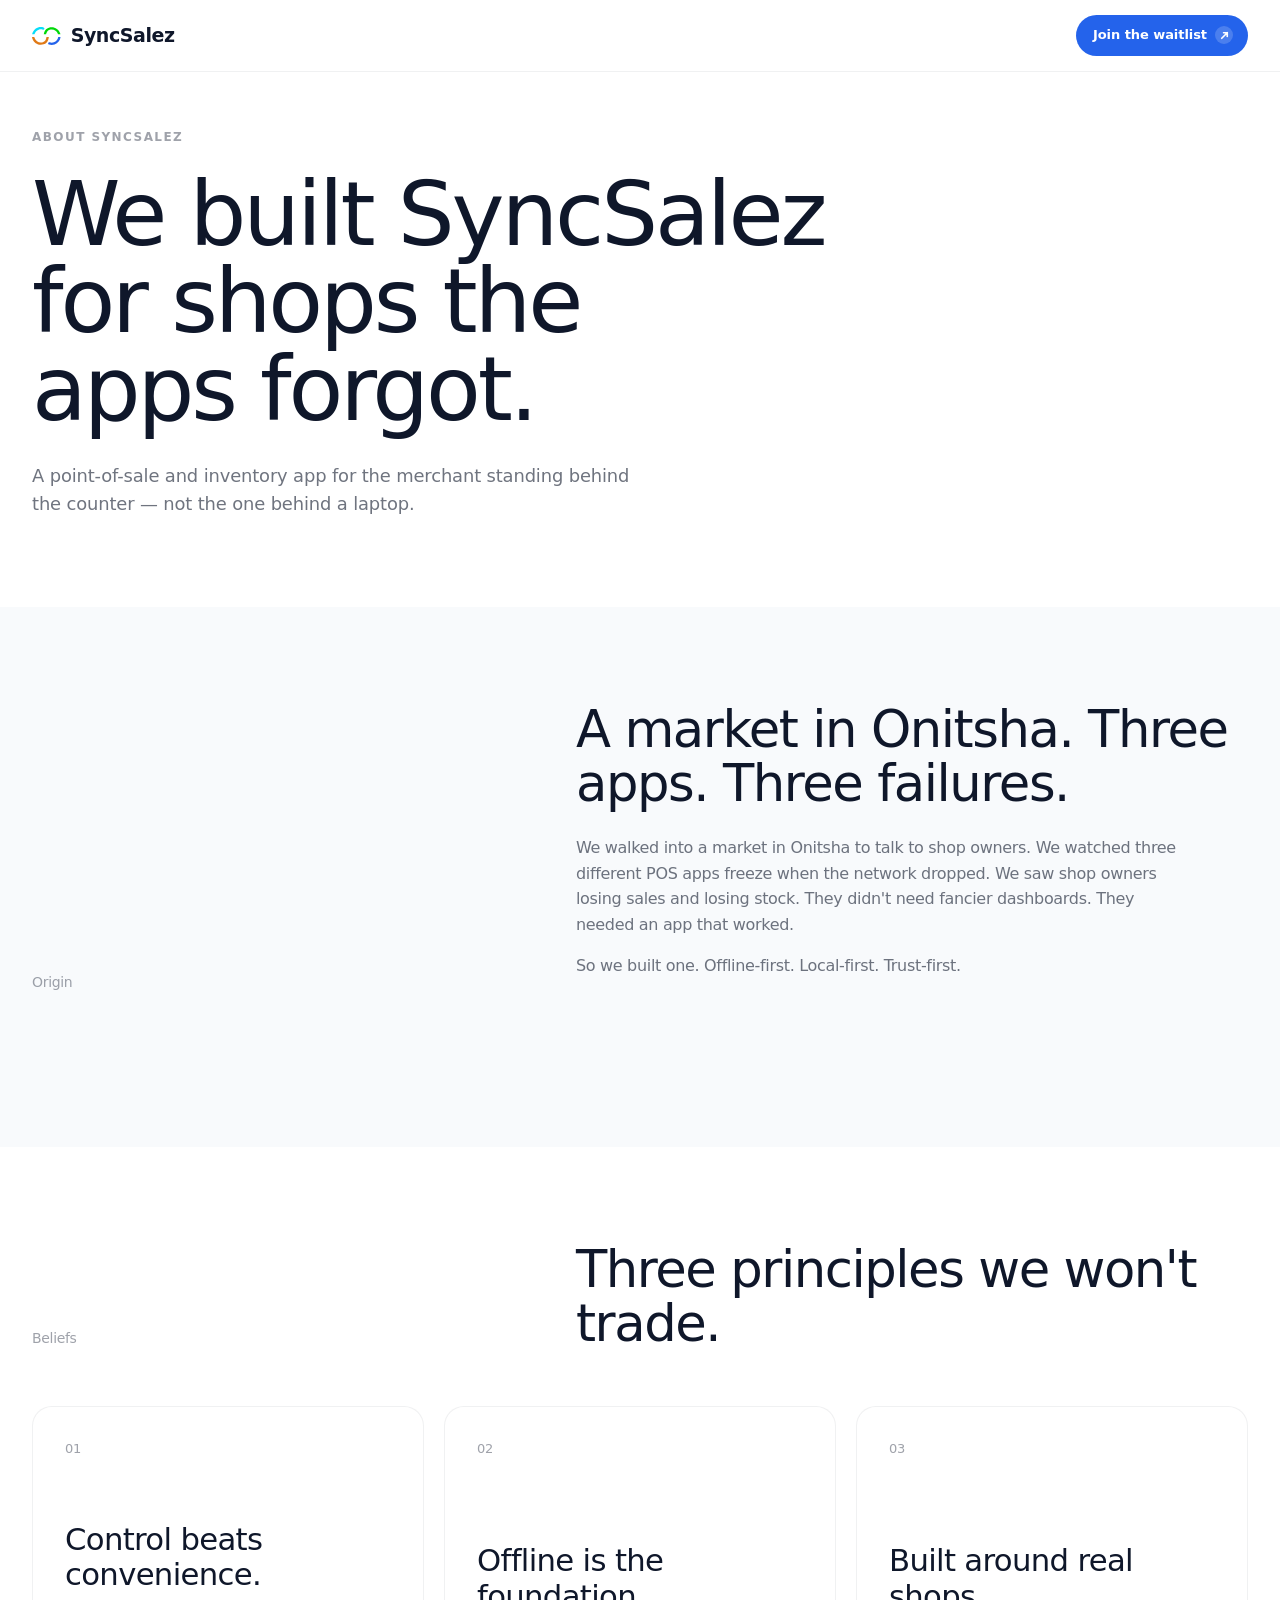
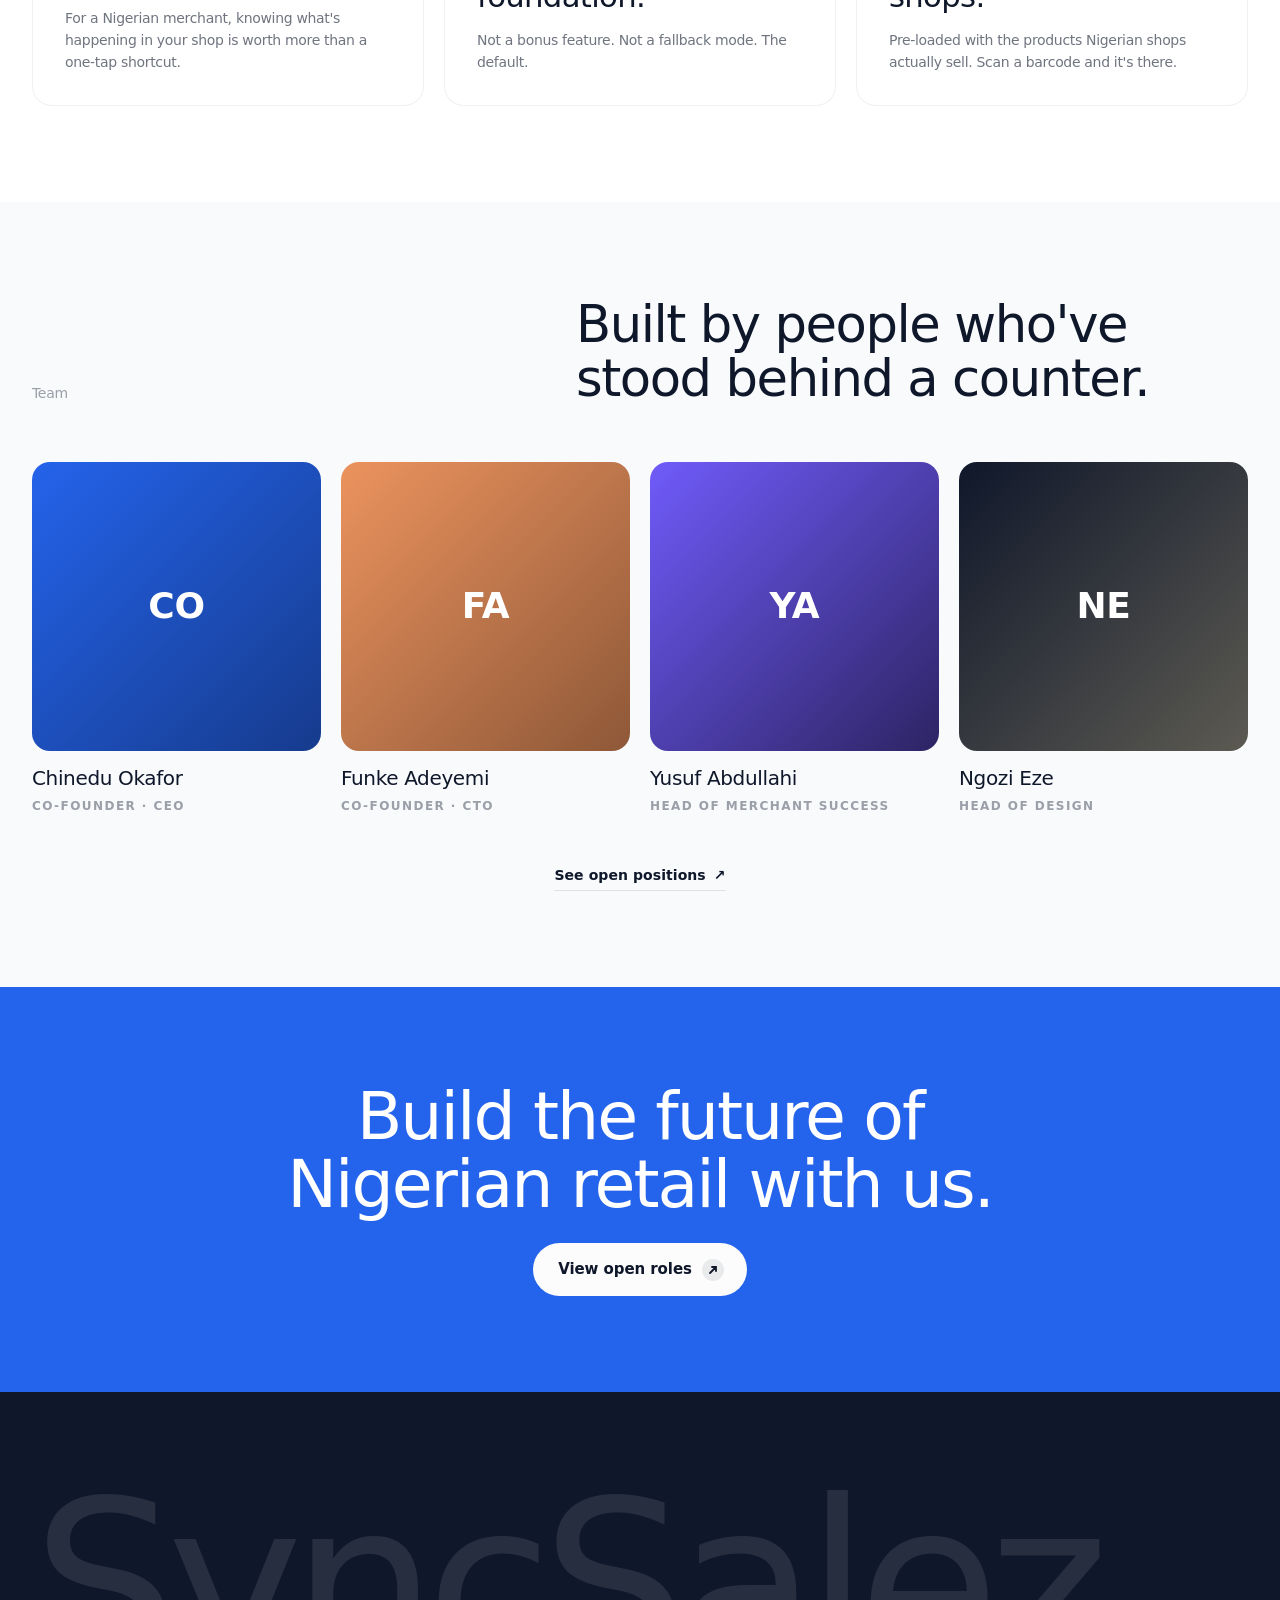
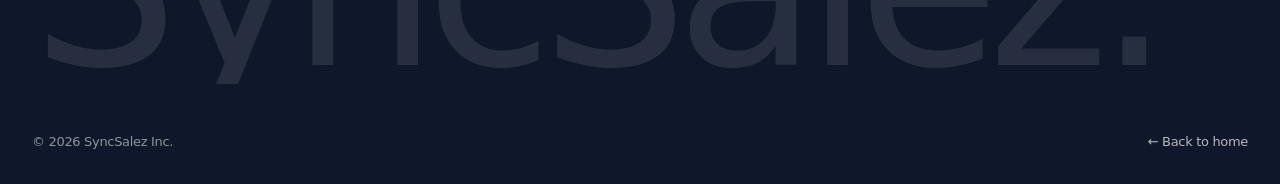
==== commit 82d7c804: "Replace logo, split waitlist name field, hide hamburger, Vercel link - Swap inline logomark SVG to t" ====
--- a/about.html
+++ b/about.html
@@ -4,7 +4,7 @@
 <meta charset="utf-8" />
 <meta name="viewport" content="width=device-width, initial-scale=1" />
 <title>About — SyncSalez</title>
-<link rel="stylesheet" href="assets/site.css?v=41" />
+<link rel="stylesheet" href="assets/site.css?v=43" />
 <script>document.documentElement.setAttribute('data-theme','light');</script>
 </head>
 <body>
@@ -34,7 +34,7 @@
 <nav class="nav" aria-label="Primary">
   <div class="nav__inner">
     <a href="index.html" class="nav__logo" aria-label="SyncSalez home">
-      <svg viewBox="0 0 41.887 26.352" xmlns="http://www.w3.org/2000/svg" fill="currentColor"><path d="M 41.887 14.713 C 41.349 19.603 38.057 23.98 33.09 25.66 C 30.307 26.602 27.424 26.55 24.832 25.697 C 23.938 25.403 23.453 24.441 23.747 23.547 C 24.041 22.654 25.003 22.168 25.897 22.462 C 27.813 23.093 29.939 23.131 31.998 22.434 C 35.544 21.235 37.935 18.176 38.452 14.713 L 41.887 14.713 Z"/><path d="M 24.692 14.713 C 24.421 16.39 24.089 17.939 23.579 19.293 C 23.061 20.668 22.336 21.923 21.26 22.988 C 20.181 24.054 18.823 24.856 17.137 25.426 C 10.307 27.737 2.897 24.073 0.586 17.243 C 0.302 16.405 0.109 15.558 0 14.713 L 3.445 14.713 C 3.529 15.194 3.651 15.675 3.812 16.152 C 5.52 21.2 10.997 23.908 16.046 22.2 C 17.33 21.765 18.215 21.208 18.865 20.566 C 19.516 19.922 20.004 19.12 20.392 18.091 C 20.762 17.11 21.019 15.999 21.24 14.713 L 24.692 14.713 Z"/><path d="M 8.768 0.692 C 11.551 -0.25 14.435 -0.199 17.028 0.655 C 17.921 0.949 18.407 1.911 18.113 2.805 C 17.819 3.698 16.856 4.184 15.963 3.89 C 14.047 3.259 11.92 3.221 9.86 3.918 C 6.621 5.014 4.345 7.662 3.582 10.752 L 0.1 10.752 C 0.917 6.227 4.104 2.27 8.768 0.692 Z"/><path d="M 24.721 0.926 C 31.551 -1.385 38.962 2.279 41.273 9.109 C 41.457 9.654 41.603 10.203 41.713 10.752 L 38.215 10.752 C 38.165 10.568 38.109 10.384 38.047 10.2 C 36.338 5.152 30.861 2.444 25.813 4.152 C 24.529 4.587 23.643 5.144 22.994 5.786 C 22.342 6.43 21.855 7.232 21.467 8.261 C 21.309 8.678 21.188 8.967 21.091 9.2 C 20.873 9.72 20.77 9.966 20.635 10.752 L 17.291 10.752 C 17.394 9.987 17.466 9.53 17.58 9.083 C 17.714 8.561 17.905 8.053 18.271 7.083 L 18.28 7.06 C 18.798 5.685 19.522 4.429 20.599 3.364 C 21.677 2.298 23.035 1.497 24.721 0.926 Z"/></svg>
+      <svg viewBox="0 0 428 269" xmlns="http://www.w3.org/2000/svg" fill="none"><path d="M427.127 150.032C421.641 199.891 388.07 244.524 337.423 261.661C309.048 271.262 279.645 270.738 253.211 262.037C244.102 259.038 239.148 249.223 242.147 240.113C245.145 231.004 254.961 226.049 264.071 229.048C283.611 235.48 305.291 235.869 326.292 228.763C362.442 216.532 386.822 185.346 392.104 150.032H427.127Z" fill="#2463EB"/><path d="M251.786 150.032C249.025 167.134 245.636 182.93 240.436 196.728C235.151 210.75 227.767 223.556 216.786 234.412C205.793 245.28 191.942 253.454 174.751 259.271C105.104 282.836 29.5401 245.479 5.97466 175.831C3.08295 167.285 1.10992 158.649 0 150.032H35.1247C35.9843 154.936 37.2267 159.838 38.872 164.701C56.2901 216.179 112.142 243.79 163.621 226.372C176.712 221.943 185.742 216.264 192.369 209.713C199.008 203.15 203.983 194.97 207.937 184.479C211.708 174.476 214.33 163.14 216.583 150.032H251.786Z" fill="#E07916"/><path d="M89.413 7.05456C117.789 -2.54665 147.197 -2.02982 173.637 6.67563C182.746 9.67496 187.699 19.4906 184.7 28.5998C181.701 37.7091 171.884 42.6626 162.775 39.6632C143.236 33.23 121.551 32.8444 100.545 39.9519C67.5137 51.1281 44.3098 78.1282 36.5218 109.643H1.02132C9.34608 63.493 41.8491 23.1481 89.413 7.05456Z" fill="#07DDF9"/><path d="M252.085 9.44463C321.732 -14.1205 397.296 23.2367 420.862 92.8841C422.742 98.4424 424.234 104.039 425.353 109.643H389.683C389.168 107.763 388.597 105.885 387.964 104.015C370.546 52.5361 314.694 24.925 263.215 42.343C250.125 46.7724 241.094 52.4509 234.467 59.0022C227.829 65.5654 222.853 73.7458 218.899 84.237C217.294 88.4954 216.06 91.4383 215.062 93.8183C212.842 99.1159 211.791 101.624 210.416 109.643H176.32C177.367 101.837 178.103 97.175 179.268 92.6227C180.631 87.295 182.583 82.1178 186.31 72.2278L186.4 71.9875C191.685 57.9655 199.069 45.1596 210.05 34.3037C221.044 23.4356 234.894 15.2611 252.085 9.44463Z" fill="#00D808"/></svg>
       SyncSalez
     </a>
     <div class="nav__links">
@@ -93,7 +93,7 @@
         <span class="arr"><svg width="11" height="11" viewBox="0 0 12 12" fill="none" stroke="currentColor" stroke-width="1.8" stroke-linecap="round"><path d="M3 9 L9 3 M5 3 H9 V7"/></svg></span>
       </a>
     </div>
-    <button class="nav__hamburger" aria-label="Open menu">
+    <button class="nav__hamburger" aria-label="Open menu" style="display:none">
       <svg width="20" height="20" viewBox="0 0 24 24" fill="none" stroke="currentColor" stroke-width="2"><path d="M4 7h16M4 12h16M4 17h16"/></svg>
     </button>
   </div>
@@ -160,6 +160,6 @@
   <div class="footer__bottom"><div>© 2026 SyncSalez Inc.</div><div><a href="index.html" style="color:rgba(252,252,252,0.7);">← Back to home</a></div></div>
 </div></footer>
 
-<script src="assets/site.js?v=29"></script>
+<script src="assets/site.js?v=31"></script>
 </body>
 </html>
--- a/assets/site.css
+++ b/assets/site.css
@@ -1881,6 +1881,24 @@
 
 /* Form */
 .waitlist__form { display: flex; flex-direction: column; gap: 16px; }
+
+/* Side-by-side field pair (first + last name).
+   Uses CSS Grid for mathematically equal columns; collapses to a single
+   column below 480px to match the modal's existing mobile breakpoint. */
+.waitlist__form .field-row {
+  display: grid;
+  grid-template-columns: 1fr 1fr;
+  gap: 12px;
+  align-items: start;
+}
+.waitlist__form .field-row > .field { min-width: 0; }
+@media (max-width: 480px) {
+  .waitlist__form .field-row {
+    grid-template-columns: 1fr !important;
+    gap: 16px !important;
+  }
+}
+
 .field { display: flex; flex-direction: column; gap: 6px; }
 .field label {
   font-family: var(--font-action);
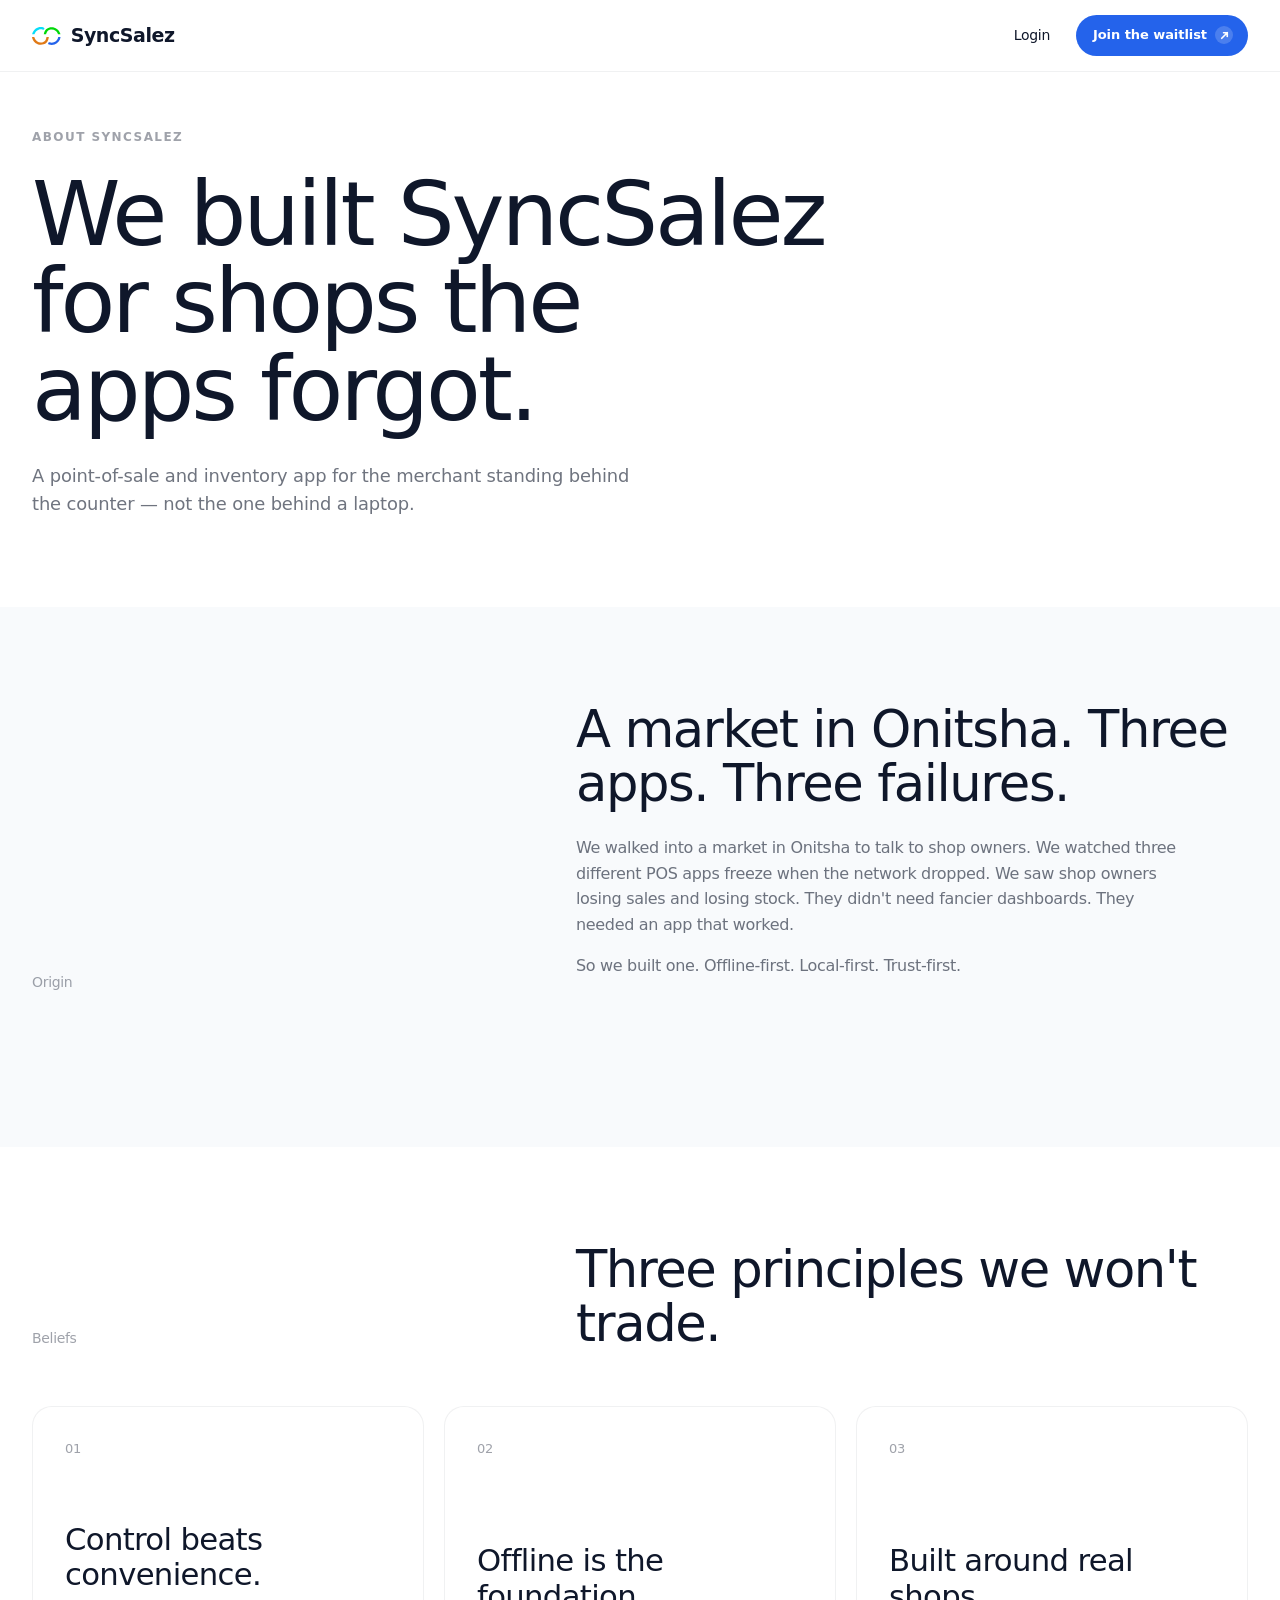
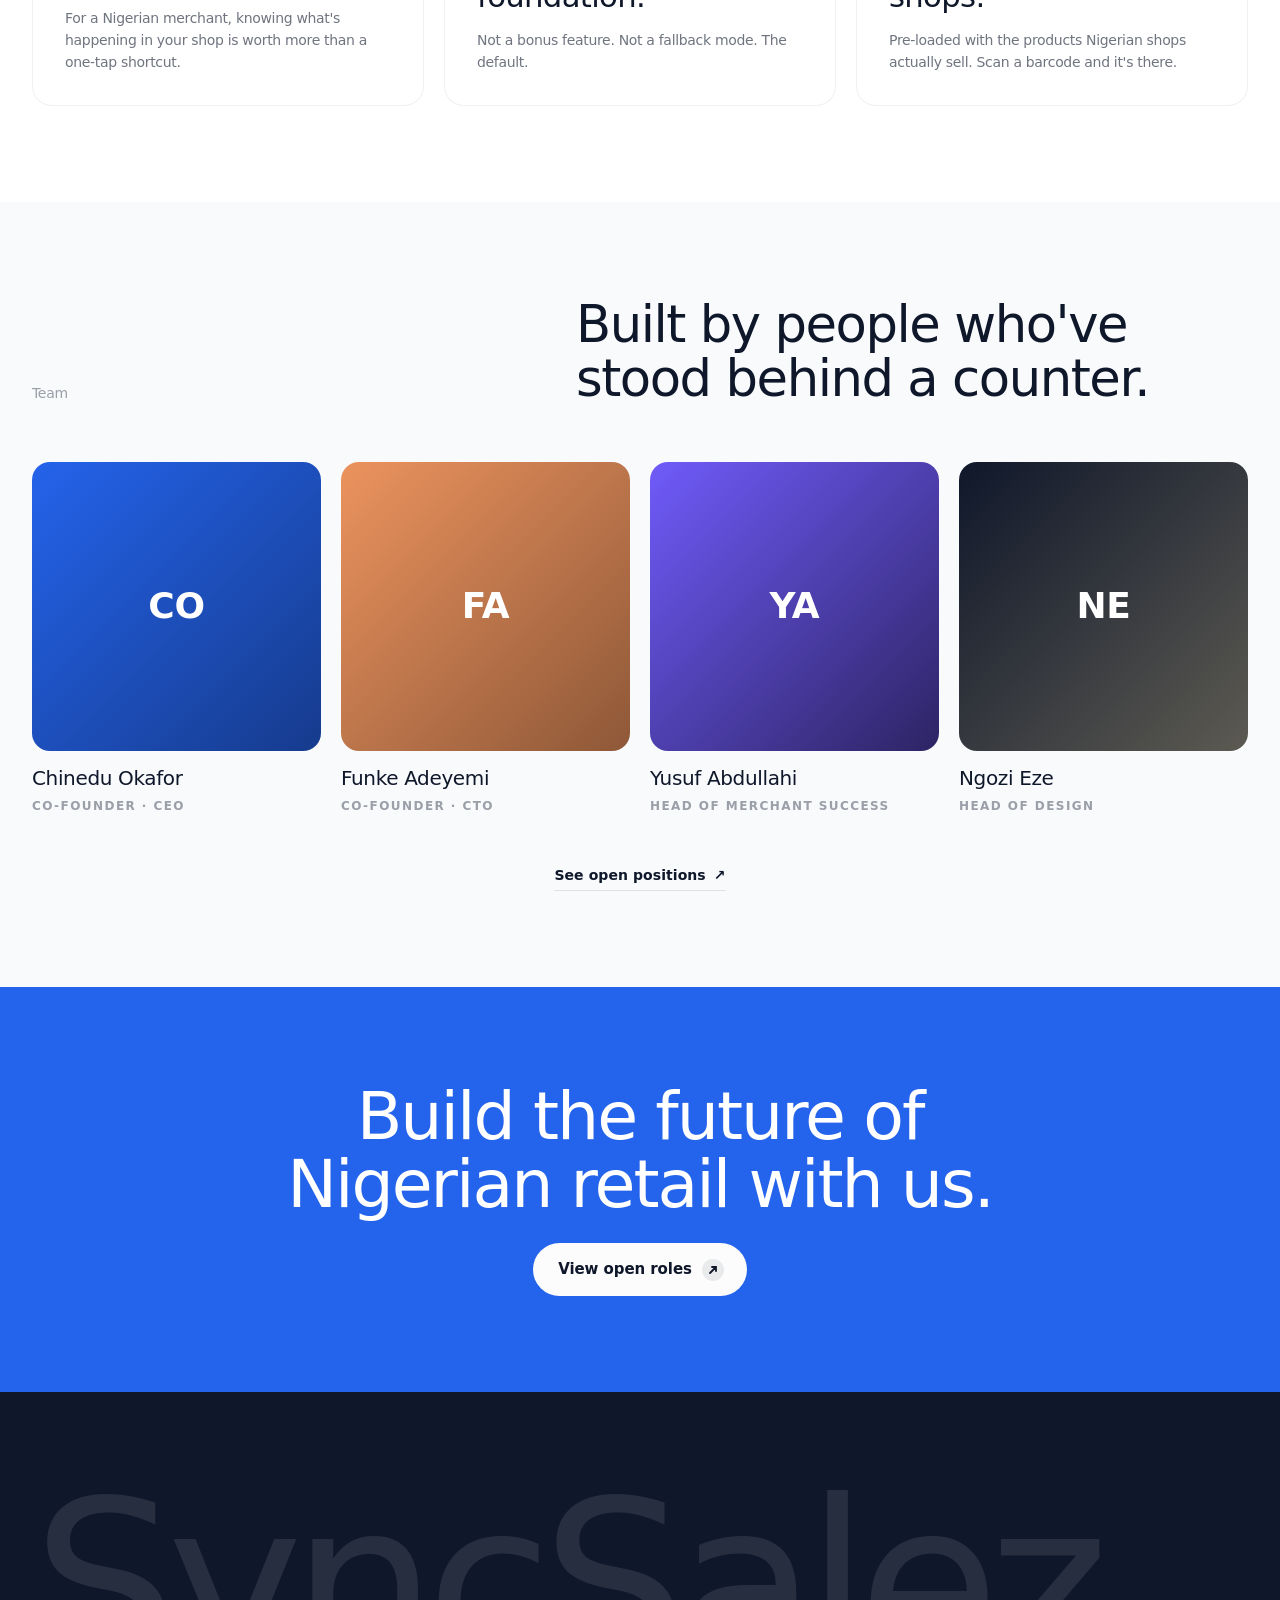
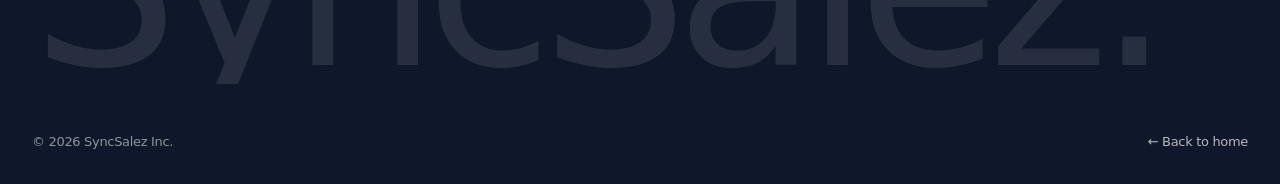
==== commit 6a7f75b8: "Add login page, stock movement widget, required-field gating Co-Authored-By: Claude Sonnet 4.6 <nore" ====
--- a/about.html
+++ b/about.html
@@ -4,7 +4,7 @@
 <meta charset="utf-8" />
 <meta name="viewport" content="width=device-width, initial-scale=1" />
 <title>About — SyncSalez</title>
-<link rel="stylesheet" href="assets/site.css?v=43" />
+<link rel="stylesheet" href="assets/site.css?v=50" />
 <script>document.documentElement.setAttribute('data-theme','light');</script>
 </head>
 <body>
@@ -87,13 +87,13 @@
       </div>
     </div>
     <div class="nav__cta">
-      <a class="nav__login" href="coming-soon.html?page=Login" style="display:none">Login</a>
+      <a class="nav__login" href="login.html">Login</a>
       <a class="btn btn--primary btn--sm" href="#waitlist" data-action="waitlist">
         Join the waitlist
         <span class="arr"><svg width="11" height="11" viewBox="0 0 12 12" fill="none" stroke="currentColor" stroke-width="1.8" stroke-linecap="round"><path d="M3 9 L9 3 M5 3 H9 V7"/></svg></span>
       </a>
     </div>
-    <button class="nav__hamburger" aria-label="Open menu" style="display:none">
+    <button class="nav__hamburger" aria-label="Open menu">
       <svg width="20" height="20" viewBox="0 0 24 24" fill="none" stroke="currentColor" stroke-width="2"><path d="M4 7h16M4 12h16M4 17h16"/></svg>
     </button>
   </div>
@@ -160,6 +160,6 @@
   <div class="footer__bottom"><div>© 2026 SyncSalez Inc.</div><div><a href="index.html" style="color:rgba(252,252,252,0.7);">← Back to home</a></div></div>
 </div></footer>
 
-<script src="assets/site.js?v=31"></script>
+<script src="assets/site.js?v=37"></script>
 </body>
 </html>
--- a/assets/site.css
+++ b/assets/site.css
@@ -321,6 +321,19 @@
 .btn--primary { background: var(--mirror-blue-500); color: #fff; }
 .btn--primary:hover { background: var(--mirror-blue-600); }
 .btn--primary .arr { background: rgba(255,255,255,0.18); }
+
+/* Disabled state — applies to every .btn variant. Greyed-out, no
+   hover lift, not-allowed cursor, but still visible enough that
+   sighted users can read the label. */
+.btn:disabled,
+.btn[disabled] {
+  opacity: 0.45;
+  cursor: not-allowed;
+  pointer-events: none;
+  transform: none !important;
+  box-shadow: none;
+  filter: saturate(0.85);
+}
 .btn--ghost { background: transparent; color: var(--ink); border-color: var(--rule); }
 .btn--ghost:hover { background: rgba(15,23,42,0.04); }
 .btn--invert { background: var(--off-white); color: var(--ink); }
@@ -444,6 +457,10 @@
 
 /* ============================================================
    FULLSCREEN MOBILE MENU OVERLAY
+   Editorial brand statement layout. Vertically-centred copy with a
+   subtle pulse cue, paired with a giant wordmark watermark that anchors
+   the bottom (echoes the footer's existing wordmark pattern). All motion
+   stays on transform/opacity for buttery 60fps on low-end Android.
    ============================================================ */
 body.menu-open { overflow: hidden; }
 .nav-overlay {
@@ -453,16 +470,17 @@
   background: var(--canvas);
   display: flex;
   flex-direction: column;
+  overflow: hidden;
   opacity: 0;
   visibility: hidden;
   pointer-events: none;
-  transition: opacity .25s ease, visibility 0s linear .25s;
+  transition: opacity .28s ease, visibility 0s linear .28s;
 }
 body.menu-open .nav-overlay {
   opacity: 1;
   visibility: visible;
   pointer-events: auto;
-  transition: opacity .25s ease;
+  transition: opacity .28s ease;
 }
 .nav-overlay__top {
   display: flex;
@@ -470,13 +488,14 @@
   justify-content: space-between;
   height: var(--nav-h);
   padding: 0 var(--gutter);
-  border-bottom: 1px solid var(--rule-soft);
   flex-shrink: 0;
+  position: relative;
+  z-index: 2;
 }
 .nav-overlay__top .nav__logo { color: var(--ink); }
 .nav-overlay__top .nav__logo svg { color: var(--mirror-blue-500); }
 .nav-overlay__close {
-  width: 40px; height: 40px;
+  width: 44px; height: 44px;
   border-radius: var(--r-pill);
   background: transparent;
   border: 1px solid var(--rule);
@@ -485,16 +504,137 @@
   align-items: center;
   justify-content: center;
   cursor: pointer;
-  transition: background-color .18s ease;
+  transition: background-color .18s ease, transform .18s ease;
 }
 .nav-overlay__close:hover { background: rgba(15,23,42,0.04); }
+.nav-overlay__close:active { transform: translateY(1px); }
+
+/* Centre column — holds either the visible nav list, the editorial
+   brand block, or both. Vertically centred so the content never feels
+   stranded against an empty void. */
+.nav-overlay__inner {
+  flex: 1;
+  display: flex;
+  flex-direction: column;
+  justify-content: center;
+  align-items: flex-start;
+  gap: 20px;
+  padding: 24px var(--gutter) 32px;
+  position: relative;
+  z-index: 2;
+  max-width: 640px;
+  width: 100%;
+  margin: 0 auto;
+}
+
+/* Stagger reveal — every child animates in on a cascade. Driven by the
+   --idx custom property set in JS so the order matches DOM order. */
+.nav-overlay__inner > *,
+.nav-overlay__watermark {
+  opacity: 0;
+  transform: translateY(14px);
+  will-change: transform, opacity;
+}
+body.menu-open .nav-overlay__inner > *,
+body.menu-open .nav-overlay__watermark {
+  animation: navOverlayRise .6s cubic-bezier(0.16, 1, 0.3, 1) forwards;
+  animation-delay: calc(80ms + var(--idx, 0) * 70ms);
+}
+@keyframes navOverlayRise {
+  to { opacity: 1; transform: translateY(0); }
+}
+
+/* Eyebrow — small uppercase label with a pulsing dot. The pulse uses a
+   pseudo-element ring so the underlying dot stays opaque. */
+.nav-overlay__eyebrow {
+  display: inline-flex;
+  align-items: center;
+  gap: 10px;
+  font-family: var(--font-action);
+  font-size: 11px;
+  font-weight: 600;
+  letter-spacing: 0.14em;
+  text-transform: uppercase;
+  color: var(--mirror-blue-500);
+  margin: 0;
+}
+.nav-overlay__pulse {
+  position: relative;
+  width: 8px;
+  height: 8px;
+  border-radius: 50%;
+  background: var(--mirror-blue-500);
+  flex-shrink: 0;
+}
+.nav-overlay__pulse::after {
+  content: '';
+  position: absolute;
+  inset: 0;
+  border-radius: 50%;
+  background: var(--mirror-blue-500);
+  animation: navPulseRing 1.9s cubic-bezier(0.16, 1, 0.3, 1) infinite;
+}
+@keyframes navPulseRing {
+  0%   { transform: scale(1);   opacity: 0.55; }
+  80%, 100% { transform: scale(2.6); opacity: 0; }
+}
+
+/* Editorial headline — clamp scale so it scales with viewport without
+   ever screaming. Hierarchy comes from weight + colour, not pure size. */
+.nav-overlay__headline {
+  font-family: var(--font-display);
+  font-weight: 600;
+  font-size: clamp(44px, 13vw, 72px);
+  line-height: 0.98;
+  letter-spacing: -0.03em;
+  color: var(--ink);
+  margin: 0;
+  max-width: 12ch;
+}
+.nav-overlay__lede {
+  font-family: var(--font-marketing);
+  font-size: 16px;
+  line-height: 1.5;
+  color: var(--ink-2);
+  max-width: 38ch;
+  margin: 0;
+}
+
+/* CTA stack — primary button + login link. Full-width on mobile, with
+   the login as a quiet secondary anchor. */
+.nav-overlay__ctas {
+  display: flex;
+  flex-direction: column;
+  gap: 14px;
+  width: 100%;
+  margin-top: 12px;
+}
+.nav-overlay__ctas .btn {
+  width: 100%;
+  justify-content: center;
+  font-size: 15px;
+  padding: 15px 22px;
+  min-height: 52px;
+}
+.nav-overlay__login {
+  font-family: var(--font-action);
+  font-weight: 500;
+  font-size: 14px;
+  color: var(--ink-2);
+  padding: 10px 0;
+  letter-spacing: -0.005em;
+  text-align: center;
+  transition: color .18s ease;
+}
+.nav-overlay__login:hover { color: var(--ink); }
+
+/* Body — when desktop has visible nav links, they render here above
+   the editorial block. Same large display type as before. */
 .nav-overlay__body {
-  flex: 1;
-  overflow-y: auto;
-  padding: 24px var(--gutter) 40px;
   display: flex;
   flex-direction: column;
   gap: 4px;
+  width: 100%;
 }
 .nav-overlay__group {
   border-bottom: 1px solid var(--rule-soft);
@@ -547,22 +687,28 @@
   color: var(--ink);
 }
 .nav-overlay__leaf:hover { color: var(--mirror-blue-500); }
-.nav-overlay__foot {
-  flex-shrink: 0;
-  padding: 20px var(--gutter) 28px;
-  border-top: 1px solid var(--rule-soft);
-  display: flex;
-  flex-direction: column;
-  gap: 12px;
-}
-.nav-overlay__foot .btn { justify-content: center; width: 100%; }
-.nav-overlay__login {
+
+/* Watermark — giant SyncSalez wordmark anchoring the bottom edge.
+   Slightly clipped below the baseline so it reads as a typographic
+   horizon, not a centred label. Fixed inside the overlay so it never
+   pushes content. */
+.nav-overlay__watermark {
+  position: absolute;
+  left: 0;
+  right: 0;
+  bottom: -0.18em;
+  font-family: var(--font-display);
+  font-weight: 600;
+  font-size: clamp(120px, 42vw, 280px);
+  line-height: 0.85;
+  letter-spacing: -0.045em;
+  color: var(--ink);
+  opacity: 0.045;
   text-align: center;
-  font-family: var(--font-action);
-  font-weight: 500;
-  font-size: 14px;
-  color: var(--ink);
-  padding: 6px 0;
+  pointer-events: none;
+  user-select: none;
+  z-index: 1;
+  white-space: nowrap;
 }
 
 /* ============================================================
@@ -1906,6 +2052,14 @@
   font-size: 13px;
   color: var(--ink);
   letter-spacing: -0.005em;
+}
+/* Red asterisk on required field labels. aria-hidden on the span keeps
+   it visual-only — screen readers already announce required state from
+   the input's `required` attribute. */
+.field__req {
+  color: var(--crimson-500);
+  margin-left: 4px;
+  font-weight: 600;
 }
 .field input,
 .field select {
@@ -2697,3 +2851,478 @@
 
 /* Selection highlight stays brand */
 [data-theme="dark"] ::selection { background: var(--mirror-blue-500); color: #fff; }
+
+/* ============================================================
+   LOGIN / AUTH PAGE
+   Split-panel layout: left = brand-blue editorial surface with a
+   merchant quote anchored by a giant wordmark watermark; right =
+   the credential form, vertically centred for a confident reading
+   line. Below 900px the brand panel folds away and the form takes
+   the full viewport with a slim brand row at the top. All motion
+   is transform/opacity only — Android-low-end friendly.
+   ============================================================ */
+body.auth-page {
+  margin: 0;
+  background: var(--canvas);
+  min-height: 100dvh;
+}
+.auth-page .nav,
+.auth-page .footer { display: none; }
+
+.auth {
+  display: grid;
+  grid-template-columns: 5fr 7fr;
+  min-height: 100dvh;
+}
+
+/* ---- Left brand panel ------------------------------------- */
+/* Photo-driven editorial surface. Drop a real merchant portrait
+   into assets/img/login-bg.jpg (or similar) and update the URL
+   below — the picsum URL is a placeholder seed. The fallback
+   colour mirror-blue-900 keeps the panel on-brand if the image
+   fails to load on a slow network. */
+.auth__brand {
+  position: relative;
+  background-color: var(--mirror-blue-900);
+  background-image: url('../Landin page hero section/Welcome image.png');
+  background-size: cover;
+  background-position: center;
+  color: #fff;
+  padding: 40px 48px 56px;
+  display: flex;
+  flex-direction: column;
+  overflow: hidden;
+  isolation: isolate;
+}
+/* A single accessibility-driven gradient: dark at top so the
+   wordmark stays readable, transparent in the middle so the
+   image breathes, deep dark at the bottom so the quote sits on
+   a legible surface. Tinted to mirror-blue-900 so the fade is
+   on-brand even when the image is bright. */
+.auth__brand::before {
+  content: '';
+  position: absolute;
+  inset: 0;
+  background: linear-gradient(
+    180deg,
+    rgba(7, 20, 47, 0.55) 0%,
+    rgba(7, 20, 47, 0.05) 22%,
+    rgba(7, 20, 47, 0.05) 48%,
+    rgba(7, 20, 47, 0.78) 88%,
+    rgba(7, 20, 47, 0.92) 100%
+  );
+  pointer-events: none;
+  z-index: 1;
+}
+.auth__brand-top {
+  position: relative;
+  z-index: 2;
+}
+.auth__wordmark {
+  font-family: var(--font-display);
+  font-weight: 600;
+  font-size: 22px;
+  letter-spacing: -0.02em;
+  color: #fff;
+  text-decoration: none;
+}
+.auth__quote {
+  position: relative;
+  z-index: 2;
+  margin: auto 0 0;          /* pin to bottom, kill default figure side-margins */
+  max-width: 32ch;
+}
+.auth__quote blockquote {
+  margin: 0 0 20px;
+  padding: 0;
+}
+.auth__quote blockquote p {
+  font-family: var(--font-display);
+  font-weight: 500;
+  font-size: clamp(26px, 2.6vw, 36px);
+  line-height: 1.2;
+  letter-spacing: -0.025em;
+  color: #fff;
+  margin: 0;
+}
+.auth__quote blockquote p::before { content: '\201C'; margin-right: 1px; }
+.auth__quote blockquote p::after  { content: '\201D'; margin-left: 1px; }
+.auth__quote figcaption {
+  display: flex;
+  flex-direction: column;
+  gap: 2px;
+  font-family: var(--font-marketing);
+}
+.auth__quote-name {
+  font-weight: 600;
+  font-size: 14px;
+  color: #fff;
+  letter-spacing: -0.005em;
+}
+.auth__quote-meta {
+  font-size: 13px;
+  color: rgba(255,255,255,0.65);
+  letter-spacing: -0.005em;
+}
+/* Wordmark watermark is dropped on the photo variant — the image
+   already carries the visual atmosphere and the quote sits on a
+   gradient. Kept the rule for backwards compatibility / themes. */
+.auth__brand-watermark { display: none; }
+
+/* ---- Right form column ------------------------------------ */
+.auth__form-wrap {
+  display: grid;
+  grid-template-rows: auto 1fr auto;
+  padding: 28px clamp(24px, 5vw, 56px);
+  background: var(--canvas);
+}
+.auth__form-top {
+  display: flex;
+  align-items: center;
+  justify-content: space-between;
+  gap: 16px;
+}
+.auth__back {
+  display: inline-flex;
+  align-items: center;
+  gap: 8px;
+  font-family: var(--font-action);
+  font-weight: 500;
+  font-size: 13px;
+  color: var(--ink-2);
+  letter-spacing: -0.005em;
+  padding: 8px 12px 8px 8px;
+  margin-left: -8px;
+  border-radius: 999px;
+  transition: color .18s ease, background-color .18s ease, transform .18s ease;
+}
+.auth__back:hover { color: var(--ink); background: rgba(15,23,42,0.04); }
+.auth__back:active { transform: translateY(1px); }
+.auth__back svg { display: block; }
+.auth__logo-mobile {
+  display: none;
+  align-items: center;
+  gap: 8px;
+  font-family: var(--font-display);
+  font-weight: 600;
+  font-size: 18px;
+  letter-spacing: -0.02em;
+  color: var(--ink);
+  text-decoration: none;
+}
+.auth__logo-mobile svg { width: 26px; height: auto; }
+
+/* The card-less form column. Vertically centred. Generous internal
+   spacing between the eyebrow notice, the headline pair, the fields,
+   and the submit. Card omitted in favour of negative space. */
+.auth__form {
+  align-self: center;
+  justify-self: center;
+  width: 100%;
+  max-width: 420px;
+  margin: 32px auto;
+  display: flex;
+  flex-direction: column;
+  align-items: center;
+  text-align: center;
+  gap: 20px;
+}
+.auth__notice {
+  display: inline-flex;
+  align-items: center;
+  gap: 10px;
+  align-self: center;
+  padding: 7px 13px 7px 11px;
+  background: rgba(36,99,235,0.06);
+  border: 1px solid rgba(36,99,235,0.16);
+  color: var(--mirror-blue-700);
+  border-radius: 999px;
+  font-family: var(--font-action);
+  font-size: 12px;
+  font-weight: 500;
+  letter-spacing: -0.005em;
+}
+.auth__notice-dot {
+  position: relative;
+  width: 7px;
+  height: 7px;
+  border-radius: 50%;
+  background: var(--mirror-blue-500);
+  flex-shrink: 0;
+}
+.auth__notice-dot::after {
+  content: '';
+  position: absolute;
+  inset: 0;
+  border-radius: 50%;
+  background: var(--mirror-blue-500);
+  animation: authPulse 2s cubic-bezier(0.16, 1, 0.3, 1) infinite;
+}
+@keyframes authPulse {
+  0%        { transform: scale(1); opacity: 0.5; }
+  80%, 100% { transform: scale(2.4); opacity: 0; }
+}
+
+.auth__title {
+  font-family: var(--font-display);
+  font-weight: 600;
+  font-size: clamp(34px, 4vw, 44px);
+  line-height: 1.04;
+  letter-spacing: -0.03em;
+  color: var(--ink);
+  margin: 4px 0 0;
+}
+.auth__lede {
+  font-family: var(--font-marketing);
+  font-size: 15px;
+  line-height: 1.5;
+  color: var(--ink-2);
+  margin: 0;
+}
+
+/* Form fields — reuse the global .field system. We extend it with
+   a label-row so the password field can sit "Forgot?" inline with
+   its label. */
+.auth__fields {
+  display: flex;
+  flex-direction: column;
+  gap: 18px;
+  margin-top: 8px;
+  width: 100%;
+  text-align: left;
+}
+.auth__label-row {
+  display: flex;
+  align-items: baseline;
+  justify-content: space-between;
+  gap: 8px;
+}
+.auth__forgot {
+  font-family: var(--font-action);
+  font-weight: 500;
+  font-size: 12px;
+  color: var(--ink-2);
+  letter-spacing: -0.005em;
+  transition: color .15s ease;
+}
+.auth__forgot:hover { color: var(--mirror-blue-500); }
+
+/* Password field gets a relative wrapper so the reveal toggle can
+   sit absolute-positioned over the right edge. */
+.auth__input-wrap { position: relative; }
+.auth__input-wrap input { padding-right: 46px; }
+.auth__reveal {
+  position: absolute;
+  top: 50%;
+  right: 6px;
+  transform: translateY(-50%);
+  width: 36px;
+  height: 36px;
+  display: inline-flex;
+  align-items: center;
+  justify-content: center;
+  background: transparent;
+  border: 0;
+  border-radius: 8px;
+  color: var(--ink-3);
+  cursor: pointer;
+  transition: color .15s ease, background-color .15s ease;
+}
+.auth__reveal:hover { color: var(--ink); background: rgba(15,23,42,0.04); }
+.auth__reveal:focus-visible {
+  outline: 2px solid var(--mirror-blue-500);
+  outline-offset: 1px;
+}
+
+.auth__error {
+  margin: 0;
+  min-height: 0;
+  font-family: var(--font-marketing);
+  font-size: 12.5px;
+  line-height: 1.4;
+  color: var(--crimson-500, #DE1135);
+  letter-spacing: -0.005em;
+}
+.auth__error:empty { display: none; }
+
+/* Submit — pill button, full width, with three-dot loader that
+   replaces the label while the fake auth round-trip runs. Skeleton
+   over spinner per the design directive. */
+.auth__submit {
+  position: relative;
+  justify-content: center;
+  width: 100%;
+  margin-top: 6px;
+  padding: 16px 22px;
+  font-size: 15px;
+  min-height: 52px;
+}
+.auth__submit:active { transform: translateY(1px); }
+.auth__submit-loading {
+  display: none;
+  align-items: center;
+  gap: 6px;
+}
+.auth__submit.is-loading .auth__submit-label,
+.auth__submit.is-loading .arr { visibility: hidden; }
+.auth__submit.is-loading .auth__submit-loading {
+  display: inline-flex;
+  position: absolute;
+  left: 50%;
+  top: 50%;
+  transform: translate(-50%, -50%);
+}
+.auth__dot {
+  width: 6px;
+  height: 6px;
+  border-radius: 50%;
+  background: rgba(255,255,255,0.85);
+  animation: authDot 1s cubic-bezier(0.16, 1, 0.3, 1) infinite;
+}
+.auth__dot:nth-child(2) { animation-delay: 0.12s; }
+.auth__dot:nth-child(3) { animation-delay: 0.24s; }
+@keyframes authDot {
+  0%, 80%, 100% { transform: scale(0.7); opacity: 0.45; }
+  40%           { transform: scale(1);   opacity: 1; }
+}
+
+.auth__form-msg {
+  margin: 4px 0 0;
+  padding: 12px 14px;
+  border-radius: 12px;
+  font-family: var(--font-marketing);
+  font-size: 13.5px;
+  line-height: 1.5;
+  color: var(--ink-2);
+  letter-spacing: -0.005em;
+}
+.auth__form-msg:empty { display: none; }
+.auth__form-msg.is-info {
+  background: rgba(36,99,235,0.06);
+  border: 1px solid rgba(36,99,235,0.14);
+  color: var(--mirror-blue-700);
+}
+.auth__form-msg.is-error {
+  background: rgba(222,17,53,0.06);
+  border: 1px solid rgba(222,17,53,0.16);
+  color: var(--crimson-600, #B10E2B);
+}
+.auth__form-msg a {
+  color: inherit;
+  text-decoration: underline;
+  text-underline-offset: 3px;
+}
+.auth__form-msg a:hover { color: var(--mirror-blue-500); }
+
+.auth__alt {
+  margin: 4px 0 0;
+  font-family: var(--font-marketing);
+  font-size: 14px;
+  color: var(--ink-2);
+  letter-spacing: -0.005em;
+}
+.auth__alt a {
+  color: var(--ink);
+  font-weight: 600;
+  border-bottom: 1px solid var(--rule);
+  padding-bottom: 1px;
+  transition: color .15s ease, border-color .15s ease;
+}
+.auth__alt a:hover { color: var(--mirror-blue-500); border-color: var(--mirror-blue-500); }
+
+.auth__footer {
+  display: flex;
+  align-items: center;
+  flex-wrap: wrap;
+  gap: 14px;
+  font-family: var(--font-action);
+  font-size: 12px;
+  color: var(--ink-3);
+  letter-spacing: 0.005em;
+}
+.auth__footer a {
+  color: var(--ink-3);
+  transition: color .15s ease;
+}
+.auth__footer a:hover { color: var(--ink); }
+.auth__footer-sep { color: var(--ink-3); opacity: 0.6; }
+
+/* Stagger reveal on load — same cubic as the mobile menu so the
+   site speaks one motion language. */
+.auth__notice,
+.auth__title,
+.auth__lede,
+.auth__fields,
+.auth__alt {
+  opacity: 0;
+  transform: translateY(12px);
+  animation: authRise .55s cubic-bezier(0.16, 1, 0.3, 1) forwards;
+  will-change: transform, opacity;
+}
+.auth__notice { animation-delay: 80ms; }
+.auth__title  { animation-delay: 150ms; }
+.auth__lede   { animation-delay: 220ms; }
+.auth__fields { animation-delay: 290ms; }
+.auth__alt    { animation-delay: 360ms; }
+@keyframes authRise { to { opacity: 1; transform: translateY(0); } }
+
+/* ---- Responsive: brand panel folds away below 900px ------- */
+@media (max-width: 900px) {
+  .auth { grid-template-columns: 1fr; }
+  .auth__brand { display: none; }
+  .auth__form-wrap { padding: 22px clamp(20px, 6vw, 40px); }
+  .auth__logo-mobile { display: inline-flex; }
+  .auth__form { margin: 24px auto; }
+}
+@media (max-width: 480px) {
+  .auth__title { font-size: clamp(28px, 8vw, 36px); }
+  .auth__form { gap: 16px; }
+  .auth__fields { gap: 16px; }
+}
+
+/* Dark theme — flip surfaces but keep the brand panel blue. */
+[data-theme="dark"] body.auth-page { background: var(--slate-900); }
+[data-theme="dark"] .auth__form-wrap { background: var(--slate-900); }
+[data-theme="dark"] .auth__notice {
+  background: rgba(36,99,235,0.14);
+  border-color: rgba(36,99,235,0.28);
+  color: var(--mirror-blue-300, #95B7FA);
+}
+[data-theme="dark"] .auth__form-msg.is-info {
+  background: rgba(36,99,235,0.12);
+  border-color: rgba(36,99,235,0.24);
+  color: var(--mirror-blue-300, #95B7FA);
+}
+[data-theme="dark"] .field input { background: var(--slate-800); border-color: rgba(248,250,252,0.10); color: var(--slate-50); }
+[data-theme="dark"] .auth__reveal:hover { background: rgba(248,250,252,0.06); }
+
+/* Honour reduced-motion across all auth animations. */
+@media (prefers-reduced-motion: reduce) {
+  .auth__notice,
+  .auth__title,
+  .auth__lede,
+  .auth__fields,
+  .auth__alt {
+    animation: none !important;
+    opacity: 1 !important;
+    transform: none !important;
+  }
+  .auth__notice-dot::after,
+  .auth__dot { animation: none !important; }
+}
+
+/* ============================================================
+   Required-field marker
+   A small red asterisk that sits next to the label of any input
+   the user MUST fill before submitting. Decorative only — the
+   real semantic signal is the `required` attribute on the input
+   and the disabled-until-filled state on the submit button. */
+.required-mark {
+  color: var(--crimson-500);
+  font-weight: 600;
+  margin-left: 3px;
+  font-family: var(--font-action);
+  display: inline-block;
+  line-height: 1;
+}
+
